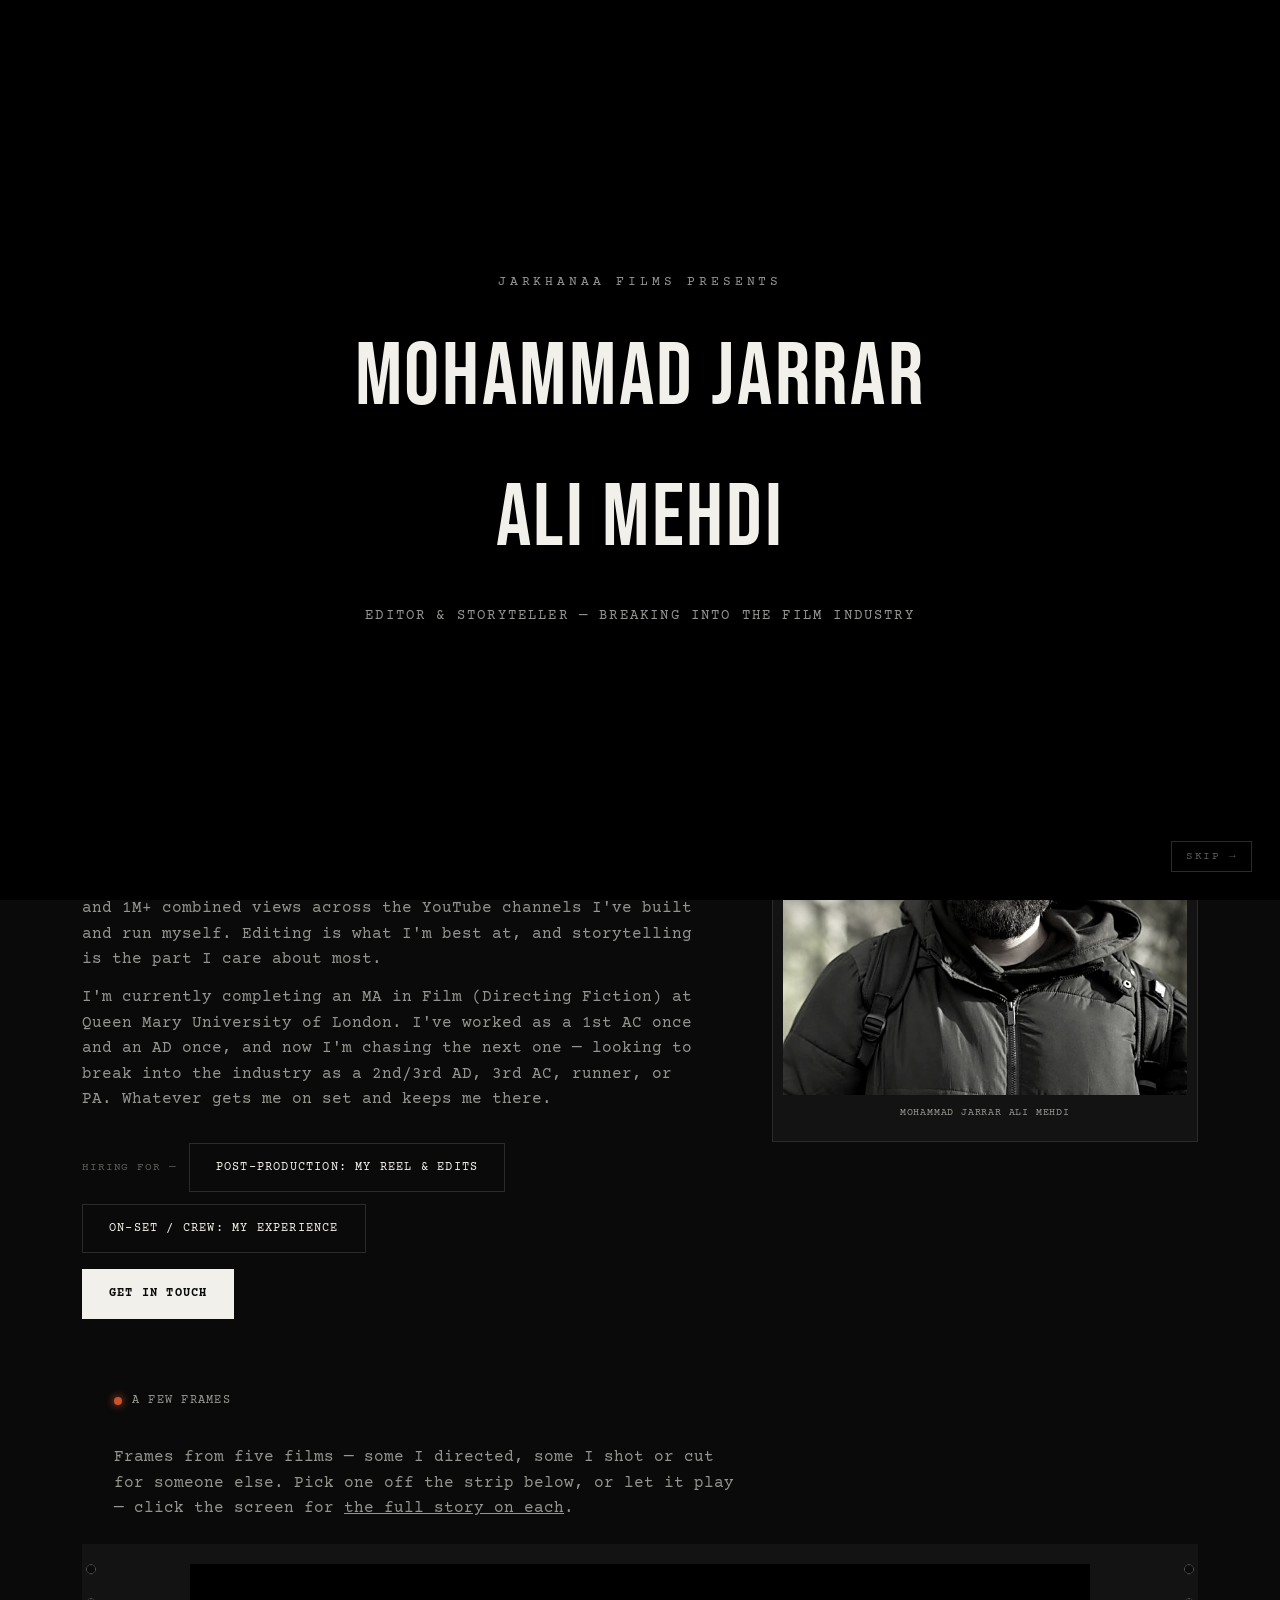
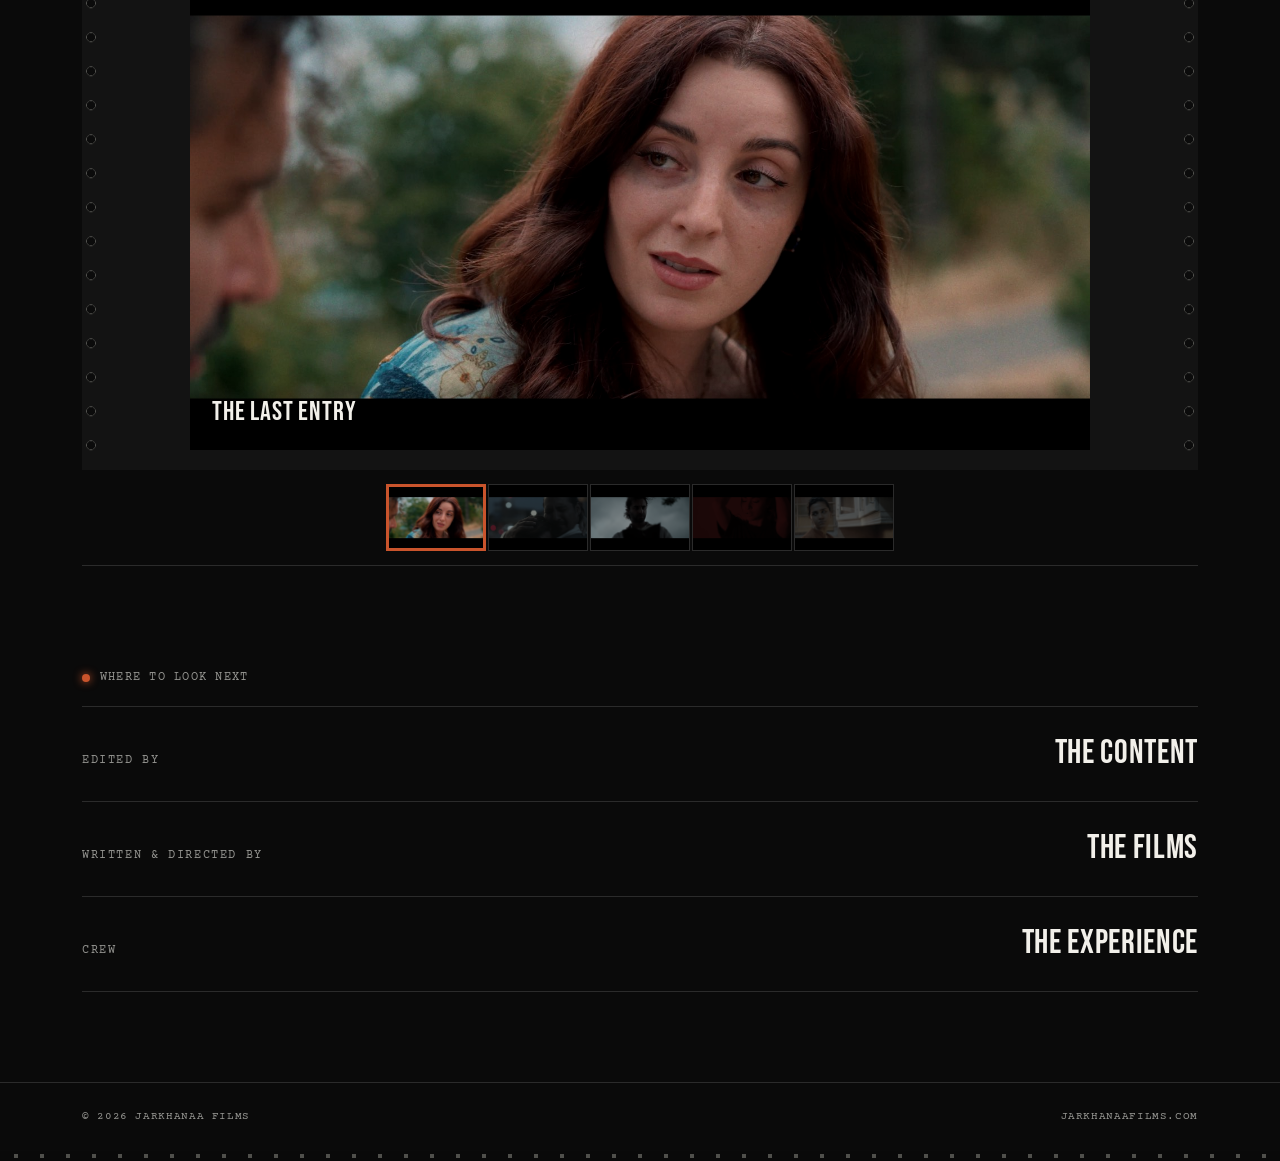
==== index.html @ b29d31a6 "Soft-split the site for its two audiences (editor hirers vs. on-set hirers) The site was one continu" ====
<!DOCTYPE html>
<html lang="en">
<head>
<meta charset="UTF-8">
<meta name="viewport" content="width=device-width, initial-scale=1.0">
<title>Jarkhanaa Films — Mohammad Jarrar Ali Mehdi</title>
<meta name="description" content="Mohammad Jarrar Ali Mehdi — editor and storyteller, breaking into the film industry. Jarkhanaa Films.">
<link rel="preconnect" href="https://fonts.googleapis.com">
<link rel="preconnect" href="https://fonts.gstatic.com" crossorigin>
<link href="https://fonts.googleapis.com/css2?family=Bebas+Neue&family=Courier+Prime:wght@400;700&display=swap" rel="stylesheet">
<link rel="stylesheet" href="css/style.css">
</head>
<body>

<!--
  OPENING CREDITS — plays once per browser session on Home only.
  Edit the three lines below to change what it says. See js/main.js
  for the timing/skip logic.
-->
<div class="credits-overlay" id="credits-overlay">
  <div class="credits-card">
    <p class="credits-line">Jarkhanaa Films Presents</p>
    <h1 class="credits-title">Mohammad Jarrar<br>Ali Mehdi</h1>
    <p class="credits-sub">Editor &amp; Storyteller — Breaking Into The Film Industry</p>
  </div>
  <button class="credits-skip" id="credits-skip" aria-label="Skip intro">Skip &rarr;</button>
</div>

<div class="sprockets"></div>
<nav class="filmstrip-nav">
  <div class="nav-frames">
    <a href="index.html" class="nav-logo">JARKHANAA <span>FILMS</span></a>
    <ul class="nav-links">
      <li><a href="index.html" class="active">Home</a></li>
      <li><a href="content.html">Content</a></li>
      <li><a href="films.html">Films</a></li>
      <li><a href="experience.html">Experience</a></li>
      <li><a href="contact.html">Contact</a></li>
    </ul>
  </div>
</nav>
<div class="sprockets"></div>

<main>
  <div class="container" style="padding-top:50px;padding-bottom:10px;">
    <p class="timecode">Now Playing</p>
  </div>
  <div class="container" style="padding-bottom:20px; display:flex; justify-content:center;">
    <div style="width:100%; max-width:480px;">
      <div class="reel-frame">
        <div class="reel-media landscape">
          <iframe src="https://www.youtube.com/embed/O19pS1PBacE"
                  title="Jarrar — Intro As An Editor"
                  allow="accelerometer; autoplay; clipboard-write; encrypted-media; gyroscope; picture-in-picture"
                  allowfullscreen></iframe>
        </div>
      </div>
      <p class="portrait-caption">Intro — As An Editor</p>
    </div>
  </div>

  <div class="container">
  <section class="hero" style="padding-top:40px;">
    <div>
      <p class="timecode">Reel 01 — Home</p>
      <h1 class="hero-title">Mohammad Jarrar Ali Mehdi</h1>
      <p class="hero-role">Editor &amp; Storyteller — Breaking Into The Film Industry</p>

      <!--
        BIO — drafted from your CV + our chat. Rewrite this in your own
        voice, it's the most important copy on the whole site.
      -->
      <p class="hero-bio">
        5+ years of end-to-end content production — social, branded, and
        narrative work. I've driven 10M+ TikTok views for a client and
        1M+ combined views across the YouTube channels I've built and run
        myself. Editing is what I'm best at, and storytelling is the part
        I care about most.
      </p>
      <p class="hero-bio">
        I'm currently completing an MA in Film (Directing Fiction) at
        Queen Mary University of London. I've worked as a 1st AC once and
        an AD once, and now I'm chasing the next one — looking to break
        into the industry as a 2nd/3rd AD, 3rd AC, runner, or PA. Whatever
        gets me on set and keeps me there.
      </p>

      <!--
        HIRE SPLIT — the site tries to make two different pitches
        (post-production vs. on-set crew) and most visitors already
        know which one they're here for, so point them straight there.
      -->
      <div class="hire-split">
        <span class="hire-split-label">Hiring for —</span>
        <a href="content.html" class="btn btn-ghost">Post-production: my reel &amp; edits</a>
        <a href="experience.html#on-set" class="btn btn-ghost">On-set / crew: my experience</a>
      </div>
      <div class="cta-row">
        <a href="contact.html" class="btn btn-primary">Get in touch</a>
      </div>
    </div>

    <div class="portrait-box">
      <img src="assets/images/headshot_enhanced.jpg" alt="Mohammad Jarrar Ali Mehdi">
      <p class="portrait-caption">Mohammad Jarrar Ali Mehdi</p>
    </div>
  </section>

  <div class="container">
    <p class="timecode">A Few Frames</p>
    <p class="lede" style="margin-bottom:0;">
      Frames from five films — some I directed, some I shot or cut for
      someone else. Pick one off the strip below, or let it play — click
      the screen for <a href="films.html" style="text-decoration:underline;">the full story on each</a>.
    </p>
  </div>

  <!--
    FRAME VIEWER — one still plays large in the "screen", the row below
    is a contact strip. Clicking a thumb swaps the screen (see the
    frame-viewer block in js/main.js); clicking the screen itself
    follows through to that film's section. Auto-advances on its own.
  -->
  <div class="frame-viewer" id="frame-viewer">
    <div class="viewer-screen-wrap">
      <a href="films.html#the-last-entry" class="viewer-screen">
        <img src="assets/images/last-entry-13.jpg" alt="The Last Entry — still">
        <span class="viewer-cap">
          <span class="viewer-title">The Last Entry</span>
          <span class="viewer-cta">View the film &rarr;</span>
        </span>
      </a>
    </div>
    <div class="viewer-thumbs">
      <button type="button" class="viewer-thumb active" data-film="the-last-entry" data-img="assets/images/last-entry-13.jpg" data-title="The Last Entry">
        <img src="assets/images/last-entry-13.jpg" alt="The Last Entry">
      </button>
      <button type="button" class="viewer-thumb" data-film="hector" data-img="assets/images/hector-06.jpg" data-title="Hector">
        <img src="assets/images/hector-06.jpg" alt="Hector">
      </button>
      <button type="button" class="viewer-thumb" data-film="the-last-entry" data-img="assets/images/last-entry-09.jpg" data-title="The Last Entry">
        <img src="assets/images/last-entry-09.jpg" alt="The Last Entry">
      </button>
      <button type="button" class="viewer-thumb" data-film="thehre-ajnabi" data-img="assets/images/films/thehre-ajnabi/thehre-ajnabi-01.jpg" data-title="Thehre Ajnabi: Watershed">
        <img src="assets/images/films/thehre-ajnabi/thehre-ajnabi-01.jpg" alt="Thehre Ajnabi: Watershed">
      </button>
      <button type="button" class="viewer-thumb" data-film="tohfa" data-img="assets/images/films/tohfa/tohfa-01.jpg" data-title="Tohfa: The Present">
        <img src="assets/images/films/tohfa/tohfa-01.jpg" alt="Tohfa: The Present">
      </button>
    </div>
  </div>

  <section class="section">
    <p class="timecode">Where to look next</p>
    <ul class="credits-list">
      <li>
        <a href="content.html">
          <span class="role">Edited By</span>
          <span class="name">The Content</span>
        </a>
      </li>
      <li>
        <a href="films.html">
          <span class="role">Written &amp; Directed By</span>
          <span class="name">The Films</span>
        </a>
      </li>
      <li>
        <a href="experience.html">
          <span class="role">Crew</span>
          <span class="name">The Experience</span>
        </a>
      </li>
    </ul>
  </section>
  </div>
</main>

<footer class="site-footer">
  <div class="container footer-inner">
    <span>&copy; <span id="year"></span> Jarkhanaa Films</span>
    <span>jarkhanaafilms.com</span>
  </div>
</footer>
<div class="sprockets"></div>

<script src="js/main.js"></script>
</body>
</html>
---- css/style.css ----
/* ==========================================================================
   JARKHANAA FILMS — stylesheet
   Concept: an "interactive filmstrip" shot in black & white. Sprocket holes
   edge the nav and footer, sections are labelled with editing-bay timecodes,
   body copy runs in Courier (screenplay pages are typed in Courier), and
   the homepage opens with a brief credits sequence before settling in.
   Colour is almost entirely absent — it's used only as a rare, deliberate
   spark (a tally-light dot, a hover state, a single underline).
   ========================================================================== */

:root {
  --bg: #0a0a0a;
  --bg-alt: #131313;
  --bg-raised: #1a1a1a;
  --fg: #f2f0ea;
  --fg-dim: #949490;
  --fg-faint: #5c5c58;
  --accent: #c9542c;      /* used sparingly: a tally-light dot, an underline, a hover */
  --line: #2b2b2b;
  --sprocket-size: 10px;
  --sprocket-gap: 26px;
  --frame-serif: "Bebas Neue", "Oswald", sans-serif;
  --frame-mono: "Courier Prime", "Courier New", ui-monospace, monospace;
}

* { box-sizing: border-box; }

html { scroll-behavior: smooth; }

body {
  margin: 0;
  background: var(--bg);
  color: var(--fg);
  font-family: var(--frame-mono);
  line-height: 1.6;
  -webkit-font-smoothing: antialiased;
  position: relative;
}

/* film grain + vignette overlay, fixed over the whole viewport */
body::before {
  content: "";
  position: fixed;
  inset: 0;
  z-index: 2000;
  pointer-events: none;
  opacity: 0.09;
  mix-blend-mode: overlay;
  background-image: url("data:image/svg+xml,%3Csvg xmlns='http://www.w3.org/2000/svg' width='120' height='120'%3E%3Cfilter id='n'%3E%3CfeTurbulence type='fractalNoise' baseFrequency='0.9' numOctaves='2' stitchTiles='stitch'/%3E%3C/filter%3E%3Crect width='100%25' height='100%25' filter='url(%23n)'/%3E%3C/svg%3E");
  animation: grain-shift 1.2s steps(4) infinite;
}

body::after {
  content: "";
  position: fixed;
  inset: 0;
  z-index: 1999;
  pointer-events: none;
  background: radial-gradient(ellipse at center, transparent 45%, rgba(0,0,0,0.55) 130%);
}

/* -------------------------------------------------------------------- */
/* light leaks — slow-drifting warm/cool blobs, screen-blended, very     */
/* faint. Injected once by main.js so every page picks it up for free.  */
/* -------------------------------------------------------------------- */
.light-leak {
  position: fixed;
  inset: 0;
  z-index: 2;
  pointer-events: none;
  mix-blend-mode: screen;
  overflow: hidden;
}
.light-leak span {
  position: absolute;
  border-radius: 50%;
  filter: blur(70px);
  opacity: 0.3;
  animation: leak-drift 46s ease-in-out infinite;
}
.light-leak span:nth-child(1) {
  width: 38vw; height: 38vw;
  background: radial-gradient(circle, rgba(224,99,47,0.55), transparent 70%);
  top: -8%; left: -8%;
  animation-duration: 42s;
}
.light-leak span:nth-child(2) {
  width: 42vw; height: 42vw;
  background: radial-gradient(circle, rgba(201,84,44,0.4), transparent 70%);
  bottom: -12%; right: -8%;
  animation-duration: 58s;
  animation-delay: -14s;
}
.light-leak span:nth-child(3) {
  width: 26vw; height: 26vw;
  background: radial-gradient(circle, rgba(34,80,91,0.35), transparent 70%);
  top: 38%; left: 58%;
  animation-duration: 50s;
  animation-delay: -26s;
}
@keyframes leak-drift {
  0%   { transform: translate(0, 0) scale(1); }
  25%  { transform: translate(5%, 4%) scale(1.08); }
  50%  { transform: translate(-4%, 7%) scale(0.95); }
  75%  { transform: translate(-6%, -3%) scale(1.05); }
  100% { transform: translate(0, 0) scale(1); }
}
@media (prefers-reduced-motion: reduce) {
  .light-leak span { animation: none; }
}

/* -------------------------------------------------------------------- */
/* cursor companion — a soft ring that trails the pointer and reacts    */
/* over clickable things. Pointer stays visible; this just adds a bit   */
/* of life. Skipped on touch devices.                                   */
/* -------------------------------------------------------------------- */
.cursor-ring {
  position: fixed;
  top: 0; left: 0;
  width: 30px; height: 30px;
  margin: -15px 0 0 -15px;
  border-radius: 50%;
  border: 1px solid var(--fg-dim);
  pointer-events: none;
  z-index: 2500;
  opacity: 0;
  transition: opacity 0.3s ease, width 0.25s ease, height 0.25s ease,
              margin 0.25s ease, border-color 0.25s ease, background 0.25s ease;
  will-change: transform;
}
.cursor-ring.active { opacity: 0.65; }
.cursor-ring.hover {
  width: 56px; height: 56px;
  margin: -28px 0 0 -28px;
  border-color: var(--accent);
  background: rgba(201,84,44,0.08);
  opacity: 0.9;
}

/* -------------------------------------------------------------------- */
/* page transition — quick fade in on load, fade out on internal nav    */
/* -------------------------------------------------------------------- */
body.page-enter { animation: page-fade-in 0.5s ease both; }
body.page-leave { opacity: 0; transition: opacity 0.22s ease; }
@keyframes page-fade-in {
  from { opacity: 0; }
  to   { opacity: 1; }
}
@media (prefers-reduced-motion: reduce) {
  body.page-enter { animation: none; }
  body.page-leave { transition: none; }
}

/* -------------------------------------------------------------------- */
/* scroll reveal — sections ease up into place as they enter view       */
/* -------------------------------------------------------------------- */
.reveal {
  opacity: 0;
  transform: translateY(18px);
  transition: opacity 0.7s ease, transform 0.7s ease;
}
.reveal.visible { opacity: 1; transform: translateY(0); }
@media (prefers-reduced-motion: reduce) {
  .reveal { opacity: 1; transform: none; transition: none; }
}

@keyframes grain-shift {
  0%   { transform: translate(0, 0); }
  25%  { transform: translate(-1%, 1%); }
  50%  { transform: translate(1%, -1%); }
  75%  { transform: translate(-1%, -1%); }
  100% { transform: translate(0, 0); }
}

@media (prefers-reduced-motion: reduce) {
  body::before { animation: none; }
}

a { color: inherit; text-decoration: none; }
img { max-width: 100%; display: block; }
ul { margin: 0; padding: 0; list-style: none; }
h1, h2, h3 { font-family: var(--frame-serif); font-weight: 400; letter-spacing: 0.02em; margin: 0; }
code { font-family: var(--frame-mono); }

.container {
  max-width: 1180px;
  margin: 0 auto;
  padding: 0 32px;
}

/* -------------------------------------------------------------------- */
/* sprocket strips                                                       */
/* -------------------------------------------------------------------- */
.sprockets {
  height: var(--sprocket-size);
  background-color: var(--bg);
  background-image: radial-gradient(circle, var(--fg-faint) 2.4px, transparent 2.5px);
  background-size: var(--sprocket-gap) 100%;
  background-repeat: repeat-x;
  background-position: center;
  opacity: 0.85;
}

/* -------------------------------------------------------------------- */
/* nav — the filmstrip                                                   */
/* -------------------------------------------------------------------- */
.filmstrip-nav {
  position: sticky;
  top: 0;
  z-index: 500;
  background: #050505;
  border-bottom: 1px solid var(--line);
}

.nav-frames {
  display: flex;
  align-items: stretch;
  justify-content: space-between;
  max-width: 1180px;
  margin: 0 auto;
  padding: 0 24px;
}

.nav-logo {
  display: flex;
  align-items: center;
  font-family: var(--frame-serif);
  font-size: 1.3rem;
  letter-spacing: 0.08em;
  padding: 14px 20px 14px 0;
  white-space: nowrap;
}

.nav-logo span { color: var(--fg-dim); }

.nav-links {
  display: flex;
  align-items: stretch;
}

.nav-links li {
  border-left: 1px solid var(--line);
  display: flex;
}

.nav-links a {
  display: flex;
  align-items: center;
  padding: 0 20px;
  font-family: var(--frame-mono);
  font-size: 0.72rem;
  letter-spacing: 0.1em;
  text-transform: uppercase;
  color: var(--fg-dim);
  position: relative;
  transition: color 0.25s ease, background 0.25s ease;
}

.nav-links a:hover,
.nav-links a.active {
  color: var(--fg);
  background: var(--bg-alt);
}

.nav-links a.active::after {
  content: "";
  position: absolute;
  left: 0; right: 0; bottom: 0;
  height: 2px;
  background: var(--accent);
}

/* -------------------------------------------------------------------- */
/* timecode section labels — a recurring signature motif                 */
/* -------------------------------------------------------------------- */
.timecode {
  font-family: var(--frame-mono);
  font-size: 0.78rem;
  letter-spacing: 0.1em;
  color: var(--fg-dim);
  display: inline-flex;
  align-items: center;
  gap: 10px;
  margin-bottom: 18px;
  text-transform: uppercase;
}

.timecode::before {
  content: "";
  width: 8px;
  height: 8px;
  border-radius: 50%;
  background: var(--accent);
  box-shadow: 0 0 8px var(--accent);
  animation: blink 2.4s ease-in-out infinite;
}

@keyframes blink {
  0%, 100% { opacity: 1; }
  50% { opacity: 0.25; }
}

/* -------------------------------------------------------------------- */
/* opening credits sequence (home only)                                  */
/* -------------------------------------------------------------------- */
.credits-overlay {
  position: fixed;
  inset: 0;
  z-index: 3000;
  background: #000;
  display: flex;
  align-items: center;
  justify-content: center;
  text-align: center;
  padding: 24px;
}

.credits-overlay.hidden { display: none; }
.credits-overlay.fading { animation: credits-fade-out 0.9s ease forwards; }

@keyframes credits-fade-out {
  to { opacity: 0; visibility: hidden; }
}

.credits-card {
  position: relative;
}

.credits-line {
  font-family: var(--frame-mono);
  letter-spacing: 0.3em;
  text-transform: uppercase;
  font-size: 0.8rem;
  color: var(--fg-dim);
  opacity: 0;
  animation: credits-in 1.1s ease forwards;
}

.credits-title {
  font-family: var(--frame-serif);
  font-size: clamp(2.4rem, 8vw, 5.5rem);
  letter-spacing: 0.03em;
  margin: 16px 0;
  opacity: 0;
  animation: credits-in 1.1s ease forwards;
  animation-delay: 0.5s;
}

.credits-sub {
  font-family: var(--frame-mono);
  font-size: 0.85rem;
  letter-spacing: 0.16em;
  text-transform: uppercase;
  color: var(--fg-dim);
  opacity: 0;
  animation: credits-in 1.1s ease forwards;
  animation-delay: 1.1s;
}

@keyframes credits-in {
  from { opacity: 0; transform: translateY(8px); }
  to   { opacity: 1; transform: translateY(0); }
}

.credits-skip {
  position: absolute;
  bottom: 28px;
  right: 28px;
  font-family: var(--frame-mono);
  font-size: 0.68rem;
  letter-spacing: 0.14em;
  text-transform: uppercase;
  color: var(--fg-faint);
  background: none;
  border: 1px solid var(--line);
  padding: 8px 14px;
  cursor: pointer;
}
.credits-skip:hover { color: var(--fg); border-color: var(--fg-dim); }

/* -------------------------------------------------------------------- */
/* hero / intro                                                          */
/* -------------------------------------------------------------------- */
.hero {
  padding: 90px 0 60px;
  display: grid;
  grid-template-columns: 1.2fr 0.8fr;
  gap: 50px;
  align-items: start;
}

.portrait-box {
  border: 1px solid var(--line);
  background: var(--bg-alt);
  padding: 10px;
}
.portrait-box img {
  width: 100%;
  aspect-ratio: 4 / 5;
  object-fit: cover;
  object-position: center 30%;
  filter: grayscale(0.85) contrast(1.05);
}
.portrait-caption {
  margin-top: 10px;
  font-family: var(--frame-mono);
  font-size: 0.62rem;
  letter-spacing: 0.08em;
  text-transform: uppercase;
  color: var(--fg-dim);
  text-align: center;
}

/* -------------------------------------------------------------------- */
/* gallery shot — photography / BTS images scattered through the site   */
/* -------------------------------------------------------------------- */
.gallery-shot {
  margin: 60px 0;
  border-top: 1px solid var(--line);
  padding-top: 40px;
}
.gallery-shot img {
  width: 100%;
  display: block;
  border: 1px solid var(--line);
  filter: grayscale(0.35) contrast(1.05);
  transition: filter 0.4s ease;
}
.gallery-shot img:hover { filter: grayscale(0); }
.gallery-shot .cap {
  margin-top: 10px;
  font-family: var(--frame-mono);
  font-size: 0.65rem;
  letter-spacing: 0.08em;
  text-transform: uppercase;
  color: var(--fg-dim);
}

.gallery-row {
  display: grid;
  grid-template-columns: repeat(auto-fit, minmax(220px, 1fr));
  gap: 16px;
  margin: 40px 0;
}
.gallery-row img {
  width: 100%;
  height: 100%;
  aspect-ratio: 3/2;
  object-fit: cover;
  border: 1px solid var(--line);
  filter: grayscale(0.35) contrast(1.05);
  transition: filter 0.4s ease;
}
.gallery-row img:hover { filter: grayscale(0); }

.hero-title {
  font-size: clamp(2.6rem, 7vw, 4.6rem);
  line-height: 1.02;
}

.hero-role {
  font-family: var(--frame-mono);
  font-size: 0.85rem;
  letter-spacing: 0.1em;
  color: var(--fg-dim);
  text-transform: uppercase;
  margin: 18px 0 26px;
}

.hero-bio {
  font-size: 1rem;
  color: var(--fg-dim);
  max-width: 62ch;
  margin-bottom: 30px;
}

.hero-bio + .hero-bio { margin-top: -18px; }

.cta-row { display: flex; gap: 16px; flex-wrap: wrap; }

.hire-split {
  display: flex;
  align-items: center;
  gap: 12px;
  flex-wrap: wrap;
  margin-bottom: 16px;
}
.hire-split-label {
  font-family: var(--frame-mono);
  font-size: 0.7rem;
  letter-spacing: 0.08em;
  text-transform: uppercase;
  color: var(--fg-faint);
}

.btn {
  display: inline-flex;
  align-items: center;
  gap: 10px;
  padding: 14px 26px;
  font-family: var(--frame-mono);
  font-size: 0.75rem;
  letter-spacing: 0.1em;
  text-transform: uppercase;
  border: 1px solid var(--line);
  transition: border-color 0.25s ease, background 0.25s ease, color 0.25s ease;
}

.btn-primary {
  background: var(--fg);
  border-color: var(--fg);
  color: #0a0a0a;
  font-weight: 700;
}
.btn-primary:hover { background: var(--fg-dim); border-color: var(--fg-dim); }

.btn-ghost { color: var(--fg); }
.btn-ghost:hover { border-color: var(--fg-dim); color: var(--fg-dim); }

/* -------------------------------------------------------------------- */
/* credits list — homepage nav-teaser, styled like closing credits       */
/* -------------------------------------------------------------------- */
.credits-list a {
  display: grid;
  grid-template-columns: 1fr auto;
  gap: 16px;
  align-items: baseline;
  padding: 20px 0;
  border-top: 1px solid var(--line);
  transition: padding-left 0.25s ease;
}
.credits-list li:last-child a { border-bottom: 1px solid var(--line); }

.credits-list .role {
  font-family: var(--frame-mono);
  font-size: 0.72rem;
  letter-spacing: 0.14em;
  text-transform: uppercase;
  color: var(--fg-dim);
}

.credits-list .name {
  font-family: var(--frame-serif);
  font-size: clamp(1.4rem, 3vw, 2.1rem);
  letter-spacing: 0.02em;
}

.credits-list a:hover { padding-left: 10px; }
.credits-list a:hover .name { color: var(--accent); }

/* -------------------------------------------------------------------- */
/* reel frame — vertical showreel, styled like a filmstrip cell          */
/* -------------------------------------------------------------------- */
.reel-frame {
  position: relative;
  background: var(--bg-alt);
  padding: 0 14px;
  display: flex;
  justify-content: center;
}

.reel-frame::before,
.reel-frame::after {
  content: "";
  position: absolute;
  top: 0; bottom: 0;
  width: 14px;
  background-image: radial-gradient(circle, var(--bg) 3.5px, var(--fg-faint) 4px, var(--fg-faint) 4px, transparent 4.5px);
  background-size: 100% 30px;
  background-repeat: repeat-y;
  background-position: center;
  opacity: 0.9;
}
.reel-frame::before { left: 0; }
.reel-frame::after { right: 0; }

.reel-media {
  width: 100%;
  max-width: 340px;
  aspect-ratio: 9 / 16;
  background: #000;
  border: 1px solid var(--line);
  display: flex;
  align-items: center;
  justify-content: center;
  position: relative;
  overflow: hidden;
}
.reel-media.landscape {
  max-width: 480px;
  aspect-ratio: 16 / 9;
  margin: 18px 0;
}

.reel-media video,
.reel-media iframe {
  width: 100%;
  height: 100%;
  object-fit: cover;
  border: 0;
}

.reel-placeholder {
  text-align: center;
  color: var(--fg-dim);
  font-family: var(--frame-mono);
  font-size: 0.7rem;
  letter-spacing: 0.06em;
  padding: 24px;
  text-transform: uppercase;
  line-height: 1.8;
}

.reel-placeholder .play {
  width: 52px;
  height: 52px;
  margin: 0 auto 16px;
  border-radius: 50%;
  border: 1px solid var(--fg-faint);
  display: flex;
  align-items: center;
  justify-content: center;
  color: var(--fg-dim);
}

/* -------------------------------------------------------------------- */
/* reel grid — many video embeds laid out as filmstrip-style cards       */
/* -------------------------------------------------------------------- */
.reel-grid {
  display: grid;
  grid-template-columns: repeat(auto-fill, minmax(200px, 1fr));
  gap: 22px;
  margin-top: 28px;
}

.reel-card { display: flex; flex-direction: column; }

.reel-card .reel-card-media {
  position: relative;
  aspect-ratio: 9 / 16;
  background: #000;
  border: 1px solid var(--line);
  overflow: hidden;
}
.reel-card.landscape .reel-card-media { aspect-ratio: 16 / 9; }

.reel-card .reel-card-media iframe {
  position: absolute;
  inset: 0;
  width: 100%;
  height: 100%;
  border: 0;
}
/* Instagram's own oEmbed script is too unreliable to depend on (slow
   or blocked outright by mobile tracking-protection, leaving a big
   dead gap where the reel should be) — these cards link straight out
   to the real post instead, styled to match the site rather than
   Instagram's own white-card branding. */
.reel-card .reel-card-media.ig-card {
  aspect-ratio: 4 / 3;
  display: flex;
  flex-direction: column;
  align-items: center;
  justify-content: center;
  gap: 10px;
  text-align: center;
  background: linear-gradient(155deg, var(--bg-alt), #000);
  transition: border-color 0.25s ease, background 0.25s ease;
}
.ig-card .ig-mark {
  font-family: var(--frame-serif);
  font-size: 1.1rem;
  letter-spacing: 0.06em;
  color: var(--fg-dim);
}
.ig-card .ig-view {
  font-family: var(--frame-mono);
  font-size: 0.62rem;
  letter-spacing: 0.08em;
  text-transform: uppercase;
  color: var(--accent);
  opacity: 0;
  transform: translateY(4px);
  transition: opacity 0.25s ease, transform 0.25s ease;
}
.ig-card:hover { border-color: var(--fg-faint); }
.ig-card:hover .ig-mark { color: var(--fg); }
.ig-card:hover .ig-view { opacity: 1; transform: translateY(0); }

.reel-card .cap {
  margin-top: 10px;
  font-family: var(--frame-mono);
  font-size: 0.72rem;
  color: var(--fg-dim);
  line-height: 1.5;
}
.reel-card .cap b { display: block; color: var(--fg); font-weight: 700; }

/* -------------------------------------------------------------------- */
/* generic section                                                       */
/* -------------------------------------------------------------------- */
.section {
  padding: 90px 0;
  border-top: 1px solid var(--line);
}

.section-heading {
  font-size: clamp(2rem, 5vw, 3.2rem);
  margin-bottom: 20px;
}

.lede {
  max-width: 62ch;
  color: var(--fg-dim);
}

/* -------------------------------------------------------------------- */
/* vectorscope — a colour-grading scope plotting every film's palette    */
/* -------------------------------------------------------------------- */
.vectorscope-section {
  display: flex;
  flex-wrap: wrap;
  gap: 40px;
  align-items: center;
  justify-content: center;
  padding: 20px 0 50px;
}

.vectorscope {
  width: 340px;
  height: 340px;
  flex: 0 0 auto;
  position: relative;
}

.scope-face {
  width: 100%;
  height: 100%;
  border-radius: 50%;
  position: relative;
  background: radial-gradient(circle, var(--bg-alt) 0%, var(--bg) 72%, #050505 100%);
  border: 1px solid var(--line);
}

.scope-ring {
  position: absolute;
  border: 1px solid var(--line);
  border-radius: 50%;
  opacity: 0.5;
}

.scope-spoke {
  position: absolute;
  left: 50%;
  top: 50%;
  width: 50%;
  height: 1px;
  background: var(--line);
  transform-origin: left center;
  opacity: 0.45;
}

.scope-target {
  position: absolute;
  font-family: var(--frame-mono);
  font-size: 0.6rem;
  letter-spacing: 0.06em;
  color: var(--fg-faint);
  transform: translate(-50%, -50%);
  pointer-events: none;
}

.scope-dot {
  position: absolute;
  width: 14px;
  height: 14px;
  border-radius: 50%;
  border: 1px solid rgba(255,255,255,0.35);
  transform: translate(-50%, -50%);
  cursor: pointer;
  padding: 0;
  transition: transform 0.2s ease, box-shadow 0.2s ease;
}
.scope-dot:hover,
.scope-dot:focus-visible {
  transform: translate(-50%, -50%) scale(1.7);
  box-shadow: 0 0 14px rgba(255,255,255,0.25);
  z-index: 5;
  outline: none;
}

.scope-tooltip {
  position: fixed;
  z-index: 200;
  background: var(--bg-alt);
  border: 1px solid var(--line);
  padding: 8px;
  font-family: var(--frame-mono);
  font-size: 0.7rem;
  color: var(--fg);
  pointer-events: none;
  opacity: 0;
  transition: opacity 0.15s ease;
  transform: translate(-50%, -100%);
  margin-top: -14px;
  white-space: nowrap;
}
.scope-tooltip.visible { opacity: 1; }
.scope-tooltip img {
  display: block;
  width: 160px;
  height: 90px;
  object-fit: cover;
  border: 1px solid var(--line);
  margin-bottom: 6px;
}
.scope-tooltip .text { padding: 0 2px; }
.scope-tooltip .film { display: block; color: var(--fg-dim); font-size: 0.62rem; letter-spacing: 0.06em; text-transform: uppercase; margin-top: 2px; }

/* -------------------------------------------------------------------- */
/* palette-grouped stills (films page) — no modal, just laid out         */
/* -------------------------------------------------------------------- */
.palette-section { margin-bottom: 10px; }

.palette-swatches {
  display: flex;
  gap: 6px;
  margin: 14px 0 0;
}
.palette-swatches span {
  width: 26px;
  height: 26px;
  border: 1px solid var(--line);
}

.still-rail-wrap {
  position: relative;
  margin: 14px -32px 0;
}

.still-rail {
  display: flex;
  gap: 2px;
  overflow-x: auto;
  padding: 10px 32px 24px;
  background: var(--bg-alt);
  scrollbar-width: thin;
  scrollbar-color: var(--fg-faint) var(--bg);
}
.still-rail::-webkit-scrollbar { height: 8px; }
.still-rail::-webkit-scrollbar-thumb { background: var(--fg-faint); }
.still-rail::-webkit-scrollbar-track { background: var(--bg); }

.still-rail img {
  flex: 0 0 auto;
  width: min(88vw, 640px);
  aspect-ratio: 3 / 2;
  object-fit: cover;
  border: 1px solid var(--line);
  filter: grayscale(0.15);
  transition: transform 0.5s cubic-bezier(0.16, 1, 0.3, 1), filter 0.4s ease;
}
.still-rail img:hover { transform: scale(1.08); filter: grayscale(0); }
.still-rail.wide img { width: min(94vw, 760px); aspect-ratio: 2.35 / 1; }
.still-rail a { display: contents; }

/* -------------------------------------------------------------------- */
/* frame viewer — homepage "A Few Frames" interactive still viewer       */
/* One still plays large in a reel-style screen (same vertical sprocket */
/* rails as the video reel up top); the row below is a contact strip    */
/* you pull the next frame from. Auto-advances, click to lock one in.   */
/* -------------------------------------------------------------------- */
.frame-viewer { margin: 22px 0 10px; }

.viewer-screen-wrap {
  position: relative;
  background: var(--bg-alt);
  padding: 0 20px;
  display: flex;
  justify-content: center;
}
.viewer-screen-wrap::before,
.viewer-screen-wrap::after {
  content: "";
  position: absolute;
  top: 0; bottom: 0;
  width: 18px;
  background-image: radial-gradient(circle, var(--bg) 4px, var(--fg-faint) 4.5px, var(--fg-faint) 4.5px, transparent 5px);
  background-size: 100% 34px;
  background-repeat: repeat-y;
  background-position: center;
  opacity: 0.9;
}
.viewer-screen-wrap::before { left: 0; }
.viewer-screen-wrap::after { right: 0; }

.viewer-screen {
  position: relative;
  display: block;
  width: 100%;
  max-width: 900px;
  aspect-ratio: 1.85;
  background: #000;
  overflow: hidden;
  margin: 20px 0;
}
/* Letterboxed like the Tohfa grab — every still gets the same true
   cinemascope (2.35:1) slice centered in the screen, black bars top
   and bottom, instead of stretching to fill the whole box. */
.viewer-screen img {
  position: absolute;
  left: 0;
  top: 50%;
  width: 100%;
  aspect-ratio: 2.35;
  transform: translateY(-50%);
  object-fit: cover;
  filter: grayscale(0.25) contrast(1.05);
  transition: opacity 0.4s ease, filter 0.4s ease;
}
.viewer-screen:hover img { filter: grayscale(0); }
.viewer-screen.switching img { opacity: 0; }

.viewer-cap {
  position: absolute;
  left: 0; right: 0; bottom: 0;
  padding: 10px 22px 16px;
  display: flex;
  justify-content: space-between;
  align-items: flex-end;
  gap: 12px;
  background: linear-gradient(to top, rgba(0, 0, 0, 0.85), transparent);
}
.viewer-title {
  font-family: var(--frame-serif);
  font-size: clamp(1.3rem, 3vw, 1.7rem);
  letter-spacing: 0.03em;
  color: var(--fg);
}
.viewer-cta {
  font-family: var(--frame-mono);
  font-size: 0.64rem;
  letter-spacing: 0.08em;
  text-transform: uppercase;
  color: var(--accent);
  opacity: 0;
  transform: translateX(-6px);
  transition: opacity 0.3s ease, transform 0.3s ease;
  white-space: nowrap;
  padding-bottom: 3px;
}
.viewer-screen:hover .viewer-cta { opacity: 1; transform: translateX(0); }

.viewer-thumbs {
  display: flex;
  gap: 2px;
  overflow-x: auto;
  padding: 14px 4px 4px;
  justify-content: center;
}
.viewer-thumb {
  flex: 0 0 auto;
  width: 100px;
  aspect-ratio: 3 / 2;
  border: 1px solid var(--line);
  background: #000;
  padding: 0;
  cursor: pointer;
  position: relative;
  overflow: hidden;
}
.viewer-thumb img {
  position: absolute;
  left: 0;
  top: 50%;
  width: 100%;
  aspect-ratio: 2.35;
  transform: translateY(-50%);
  object-fit: cover;
  filter: grayscale(0.65) brightness(0.6);
  transition: filter 0.3s ease;
}
.viewer-thumb:hover img { filter: grayscale(0.2) brightness(0.85); }
.viewer-thumb.active { border-color: var(--accent); }
.viewer-thumb.active img { filter: grayscale(0) brightness(1); }
.viewer-thumb.active::after {
  content: "";
  position: absolute;
  inset: 0;
  border: 2px solid var(--accent);
  pointer-events: none;
}

@media (max-width: 640px) {
  .viewer-screen-wrap { padding: 0 12px; }
  .viewer-title { font-size: 1.2rem; }
  .viewer-cta { display: none; }
}

/* crew list — production stills credit block */
.crew-list {
  display: flex;
  flex-wrap: wrap;
  gap: 8px 24px;
  font-family: var(--frame-mono);
  font-size: 0.78rem;
  color: var(--fg-dim);
  margin-top: 18px;
}
.crew-list span b { color: var(--fg); font-weight: 700; }
.crew-list .me {
  color: var(--accent);
  font-weight: 700;
  border-bottom: 1px solid var(--accent);
  padding-bottom: 1px;
}

.project-credit-strip {
  display: flex;
  align-items: center;
  gap: 24px;
  padding: 24px;
  border: 1px solid var(--line);
  flex-wrap: wrap;
}
.project-credit-strip img {
  width: 130px;
  height: 84px;
  object-fit: cover;
  border: 1px solid var(--line);
  filter: grayscale(0.15);
}
.project-credit-text h3 { font-size: 1.6rem; }
.project-credit-text p { color: var(--fg-dim); font-size: 0.85rem; margin-top: 6px; max-width: 60ch; }

/* -------------------------------------------------------------------- */
/* about / bio bits                                                      */
/* -------------------------------------------------------------------- */
.role-tags { display: flex; flex-wrap: wrap; gap: 10px; margin: 22px 0 30px; }
.role-tag {
  font-family: var(--frame-mono);
  font-size: 0.66rem;
  letter-spacing: 0.08em;
  text-transform: uppercase;
  padding: 8px 14px;
  border: 1px solid var(--line);
  color: var(--fg-dim);
}
.role-tag.primary { border-color: var(--fg-dim); color: var(--fg); }

/* -------------------------------------------------------------------- */
/* tool badges — Premiere / After Effects / Photoshop, Skills & Tools    */
/* Dim and desaturated at rest, like an exposed-but-undeveloped frame;   */
/* hovering or focusing one "develops" it into its real brand color.     */
/* -------------------------------------------------------------------- */
.tool-badges {
  display: flex;
  gap: 26px;
  flex-wrap: wrap;
  margin: 4px 0 34px;
}
.tool-badge {
  display: flex;
  flex-direction: column;
  align-items: center;
  gap: 8px;
  width: 78px;
  text-align: center;
  cursor: default;
  outline: none;
}
.tool-badge svg {
  width: 56px;
  height: 56px;
  filter: grayscale(0.7) brightness(0.8);
  transition: filter 0.4s ease, transform 0.4s cubic-bezier(0.16, 1, 0.3, 1);
  animation: tool-badge-glow 4.2s ease-in-out infinite;
}
.tool-badge:nth-child(2) svg { animation-delay: -1.4s; }
.tool-badge:nth-child(3) svg { animation-delay: -2.8s; }
.tool-badge rect { fill: var(--tool-bg); stroke: var(--tool-color); stroke-width: 1; }
.tool-badge text {
  fill: var(--tool-color);
  font-family: var(--frame-serif);
  font-size: 13px;
  text-anchor: middle;
}
.tool-badge:hover svg,
.tool-badge:focus-visible svg {
  filter: grayscale(0) brightness(1.05);
  transform: scale(1.14) rotate(-5deg);
  animation-play-state: paused;
}
.tool-badge:focus-visible { box-shadow: 0 0 0 2px var(--accent); border-radius: 8px; }
.tool-badge .tool-name {
  font-family: var(--frame-mono);
  font-size: 0.6rem;
  letter-spacing: 0.06em;
  text-transform: uppercase;
  color: var(--fg-faint);
  transition: color 0.3s ease;
}
.tool-badge:hover .tool-name,
.tool-badge:focus-visible .tool-name { color: var(--fg); }

@keyframes tool-badge-glow {
  0%, 100% { filter: grayscale(0.7) brightness(0.8) drop-shadow(0 0 0 transparent); }
  50% { filter: grayscale(0.45) brightness(0.95) drop-shadow(0 0 7px var(--tool-color)); }
}
@media (prefers-reduced-motion: reduce) {
  .tool-badge svg { animation: none; filter: grayscale(0.55) brightness(0.9); }
}

/* -------------------------------------------------------------------- */
/* detective board — experience page "On Set"                            */
/* -------------------------------------------------------------------- */
.board-frame {
  background: linear-gradient(155deg, #2c2c2a, #101010);
  padding: 14px;
  border-radius: 4px;
  box-shadow: 0 24px 60px rgba(0, 0, 0, 0.6), inset 0 0 0 2px rgba(255, 255, 255, 0.04);
}

.board {
  position: relative;
  border-radius: 2px;
  padding: 44px clamp(16px, 4vw, 56px) 56px;
  background-color: #2a2a28;
  background-image:
    radial-gradient(rgba(0, 0, 0, 0.35) 1px, transparent 1.6px),
    radial-gradient(rgba(255, 255, 255, 0.05) 1px, transparent 1.6px),
    linear-gradient(160deg, #3a3936 0%, #24231f 45%, #171613 100%);
  background-size: 6px 6px, 9px 9px, 100% 100%;
  background-position: 0 0, 3px 4px, 0 0;
  box-shadow: inset 0 0 90px rgba(0, 0, 0, 0.55), inset 0 0 3px rgba(0, 0, 0, 0.7);
  display: flex;
  flex-wrap: wrap;
  gap: clamp(20px, 4vw, 60px);
  overflow: hidden;
}

/* permanent light dim, always on — board stays readable without a cursor */
.board::before {
  content: "";
  position: absolute;
  inset: 0;
  z-index: 3;
  background: rgba(0, 0, 0, 0.32);
  pointer-events: none;
}
/* flashlight cutout — brightens around the cursor, darkens the rest.
   Position is set on --spot-x/--spot-y by js/main.js; pointer:fine only. */
.board::after {
  content: "";
  position: absolute;
  inset: 0;
  z-index: 4;
  background: radial-gradient(
    circle 200px at var(--spot-x, 50%) var(--spot-y, 50%),
    rgba(0, 0, 0, 0) 0%,
    rgba(0, 0, 0, 0) 32%,
    rgba(0, 0, 0, 0.78) 78%
  );
  opacity: 0;
  transition: opacity 0.5s ease;
  pointer-events: none;
}
.board.lit::after { opacity: 1; }

.board-strings {
  position: absolute;
  inset: 0;
  width: 100%;
  height: 100%;
  z-index: 1;
  opacity: 0.8;
}
.board-strings line {
  stroke: var(--accent);
  stroke-width: 2.2;
  filter: drop-shadow(0 1px 1px rgba(0, 0, 0, 0.5));
}

.board-col {
  flex: 1 1 260px;
  display: flex;
  flex-direction: column;
  gap: 26px;
  position: relative;
  z-index: 2;
}
.board-col-label {
  font-family: var(--frame-serif);
  font-size: 1.5rem;
  letter-spacing: 0.05em;
  color: var(--fg);
  text-shadow: 0 2px 6px rgba(0, 0, 0, 0.6);
  padding: 5px 14px;
  align-self: flex-start;
  background: rgba(0, 0, 0, 0.4);
  border: 1px dashed rgba(255, 255, 255, 0.3);
  transform: rotate(-1.4deg);
}

.card {
  position: relative;
  transform: rotate(var(--rot, 0deg));
  transition: transform 0.25s ease, box-shadow 0.25s ease;
  box-shadow: 3px 6px 14px rgba(0, 0, 0, 0.5);
  width: min(100%, 260px);
}
.card:hover {
  transform: rotate(0deg) scale(1.05);
  box-shadow: 4px 12px 24px rgba(0, 0, 0, 0.6);
  z-index: 5;
}

.pin {
  position: absolute;
  top: -9px;
  left: 50%;
  transform: translateX(-50%);
  width: 14px;
  height: 14px;
  border-radius: 50%;
  box-shadow: 0 2px 3px rgba(0, 0, 0, 0.5), inset 0 -2px 2px rgba(0, 0, 0, 0.25),
    inset 0 2px 2px rgba(255, 255, 255, 0.5);
  z-index: 3;
}
.pin-red { background: radial-gradient(circle at 35% 30%, #e88a68, var(--accent) 70%); }
.pin-silver { background: radial-gradient(circle at 35% 30%, #f2f2f2, #8f8f8f 70%); }

.card-photo {
  background: #e7e5df;
  padding: 10px 10px 32px;
  margin: 0;
}
.card-photo img {
  display: block;
  width: 100%;
  aspect-ratio: 4 / 3;
  object-fit: cover;
  filter: grayscale(0.55) contrast(1.08);
}
.card-photo figcaption {
  font-family: var(--frame-mono);
  font-size: 0.65rem;
  letter-spacing: 0.04em;
  color: #48473f;
  text-align: center;
  padding-top: 8px;
}

.card-note {
  background-color: #e9e7df;
  background-image: repeating-linear-gradient(#e9e7df 0 27px, rgba(0, 0, 0, 0.06) 27px 28px);
  padding: 16px 16px 14px;
  color: #1c1c19;
  border: 1px solid rgba(0, 0, 0, 0.12);
}
.card-tag {
  font-family: var(--frame-mono);
  font-size: 0.62rem;
  letter-spacing: 0.04em;
  text-transform: uppercase;
  color: #5c5b53;
  margin-bottom: 6px;
}
.card-tag a { color: inherit; text-decoration: underline; }
.card-role {
  font-family: var(--frame-serif);
  font-size: 1.3rem;
  letter-spacing: 0.03em;
  line-height: 1.15;
}
.card-note-body {
  font-family: var(--frame-mono);
  font-size: 0.7rem;
  color: #48473f;
  margin-top: 6px;
}
.card-note.seeking { background-color: #dedcd3; }
.card-note.seeking .card-role::after {
  content: "SEEKING";
  display: inline-block;
  margin-left: 10px;
  font-family: var(--frame-mono);
  font-size: 0.55rem;
  letter-spacing: 0.08em;
  color: var(--accent);
  border: 1px solid var(--accent);
  padding: 2px 5px;
  vertical-align: middle;
  transform: rotate(-4deg);
}

@media (max-width: 640px) {
  .board { padding: 36px 16px 44px; gap: 30px; }
  .card { width: 100%; }
}

/* -------------------------------------------------------------------- */
/* job history — "Production & Editing" on the experience page           */
/* -------------------------------------------------------------------- */
.job { padding: 28px 0; border-bottom: 1px solid var(--line); }
.job:first-child { padding-top: 0; }

.job-head {
  display: flex;
  justify-content: space-between;
  align-items: baseline;
  flex-wrap: wrap;
  gap: 6px 20px;
}
.job-role { font-family: var(--frame-serif); font-size: 1.4rem; letter-spacing: 0.02em; }
.job-company {
  font-family: var(--frame-mono);
  font-size: 0.75rem;
  color: var(--fg-dim);
  text-transform: uppercase;
  letter-spacing: 0.05em;
  margin-top: 2px;
}
.job-dates {
  font-family: var(--frame-mono);
  font-size: 0.68rem;
  color: var(--fg-faint);
  text-transform: uppercase;
  letter-spacing: 0.06em;
  white-space: nowrap;
}

.job ul {
  margin: 14px 0 0;
  padding-left: 20px;
  list-style: disc;
}
.job li {
  color: var(--fg-dim);
  font-size: 0.85rem;
  line-height: 1.7;
  margin-bottom: 4px;
}
.job li::marker { color: var(--accent); }

/* -------------------------------------------------------------------- */
/* callout box — availability, instagram, etc.                          */
/* -------------------------------------------------------------------- */
.callout {
  padding: 28px;
  border: 1px solid var(--line);
  display: flex;
  justify-content: space-between;
  align-items: center;
  flex-wrap: wrap;
  gap: 16px;
}
.callout .label {
  font-family: var(--frame-mono);
  font-size: 0.7rem;
  color: var(--fg-dim);
  letter-spacing: 0.08em;
  text-transform: uppercase;
  margin-bottom: 6px;
}
.callout .headline { font-family: var(--frame-serif); font-size: 1.5rem; }

/* -------------------------------------------------------------------- */
/* quick jump — orients a hirer to the pitch they came for                */
/* -------------------------------------------------------------------- */
.quick-jump {
  display: flex;
  flex-wrap: wrap;
  gap: 10px;
  margin-top: 22px;
}
.quick-jump a {
  font-family: var(--frame-mono);
  font-size: 0.66rem;
  letter-spacing: 0.08em;
  text-transform: uppercase;
  padding: 8px 14px;
  border: 1px solid var(--line);
  color: var(--fg-dim);
  transition: color 0.25s ease, border-color 0.25s ease, background 0.25s ease;
}
.quick-jump a:hover {
  color: var(--fg);
  border-color: var(--accent);
  background: var(--bg-alt);
}

/* -------------------------------------------------------------------- */
/* channel roster — work page                                            */
/* -------------------------------------------------------------------- */
.channel-list { border-top: 1px solid var(--line); }
.channel-row {
  display: grid;
  grid-template-columns: 1fr auto;
  gap: 20px;
  align-items: center;
  padding: 22px 0;
  border-bottom: 1px solid var(--line);
}
.channel-row a.channel-name {
  font-family: var(--frame-serif);
  font-size: 1.6rem;
  letter-spacing: 0.02em;
}
.channel-row a.channel-name:hover { color: var(--accent); }
.channel-meta {
  font-family: var(--frame-mono);
  font-size: 0.72rem;
  color: var(--fg-dim);
  letter-spacing: 0.04em;
  text-transform: uppercase;
}

.instagram-callout {
  margin-top: 40px;
  padding: 28px;
  border: 1px solid var(--line);
  display: flex;
  justify-content: space-between;
  align-items: center;
  flex-wrap: wrap;
  gap: 16px;
}
.instagram-callout .handle {
  font-family: var(--frame-serif);
  font-size: 1.8rem;
}
.instagram-callout .note {
  font-family: var(--frame-mono);
  font-size: 0.7rem;
  color: var(--fg-dim);
  letter-spacing: 0.08em;
  text-transform: uppercase;
}

/* -------------------------------------------------------------------- */
/* contact page                                                          */
/* -------------------------------------------------------------------- */
.contact-grid {
  display: grid;
  grid-template-columns: 1fr 1fr;
  gap: 60px;
}

.contact-email {
  font-family: var(--frame-serif);
  font-size: clamp(1.6rem, 4vw, 2.6rem);
  border-bottom: 1px solid var(--line);
  padding-bottom: 18px;
  display: inline-block;
  margin-bottom: 24px;
  word-break: break-all;
}

.contact-email:hover { color: var(--accent); }

.social-list a {
  display: flex;
  justify-content: space-between;
  padding: 16px 0;
  border-bottom: 1px solid var(--line);
  font-family: var(--frame-mono);
  font-size: 0.85rem;
  letter-spacing: 0.04em;
  color: var(--fg-dim);
  transition: color 0.2s ease, padding-left 0.2s ease;
}
.social-list a:hover { color: var(--fg); padding-left: 8px; }
.social-list a span:last-child { color: var(--fg-dim); }

/* -------------------------------------------------------------------- */
/* footer                                                                 */
/* -------------------------------------------------------------------- */
.site-footer {
  border-top: 1px solid var(--line);
  padding: 26px 0;
}
.footer-inner {
  display: flex;
  justify-content: space-between;
  align-items: center;
  flex-wrap: wrap;
  gap: 14px;
  font-family: var(--frame-mono);
  font-size: 0.66rem;
  letter-spacing: 0.06em;
  color: var(--fg-dim);
  text-transform: uppercase;
}

/* -------------------------------------------------------------------- */
/* responsive                                                             */
/* -------------------------------------------------------------------- */
@media (max-width: 860px) {
  .contact-grid { grid-template-columns: 1fr; }
  .hero { grid-template-columns: 1fr; }
  .hero .portrait-box { max-width: 260px; order: -1; }
  .nav-logo { font-size: 1rem; padding: 12px 12px 12px 0; }
  .nav-links a { padding: 0 12px; font-size: 0.6rem; }
  .container { padding: 0 20px; }
  .still-rail-wrap { margin: 0 -20px; }
  .still-rail { padding: 10px 20px 20px; }
  .channel-row { grid-template-columns: 1fr; align-items: flex-start; gap: 8px; }
}

/* Phone widths: even the shrunk nav from the breakpoint above doesn't
   fit five items + the logo on one line without horizontal scroll —
   wrap onto two centered rows instead. */
@media (max-width: 520px) {
  .nav-frames {
    flex-wrap: wrap;
    justify-content: center;
    padding: 10px 14px;
    row-gap: 2px;
  }
  .nav-logo { padding: 4px 0; }
  .nav-links {
    width: 100%;
    justify-content: center;
    flex-wrap: wrap;
  }
  .nav-links li:first-child { border-left: none; }
}
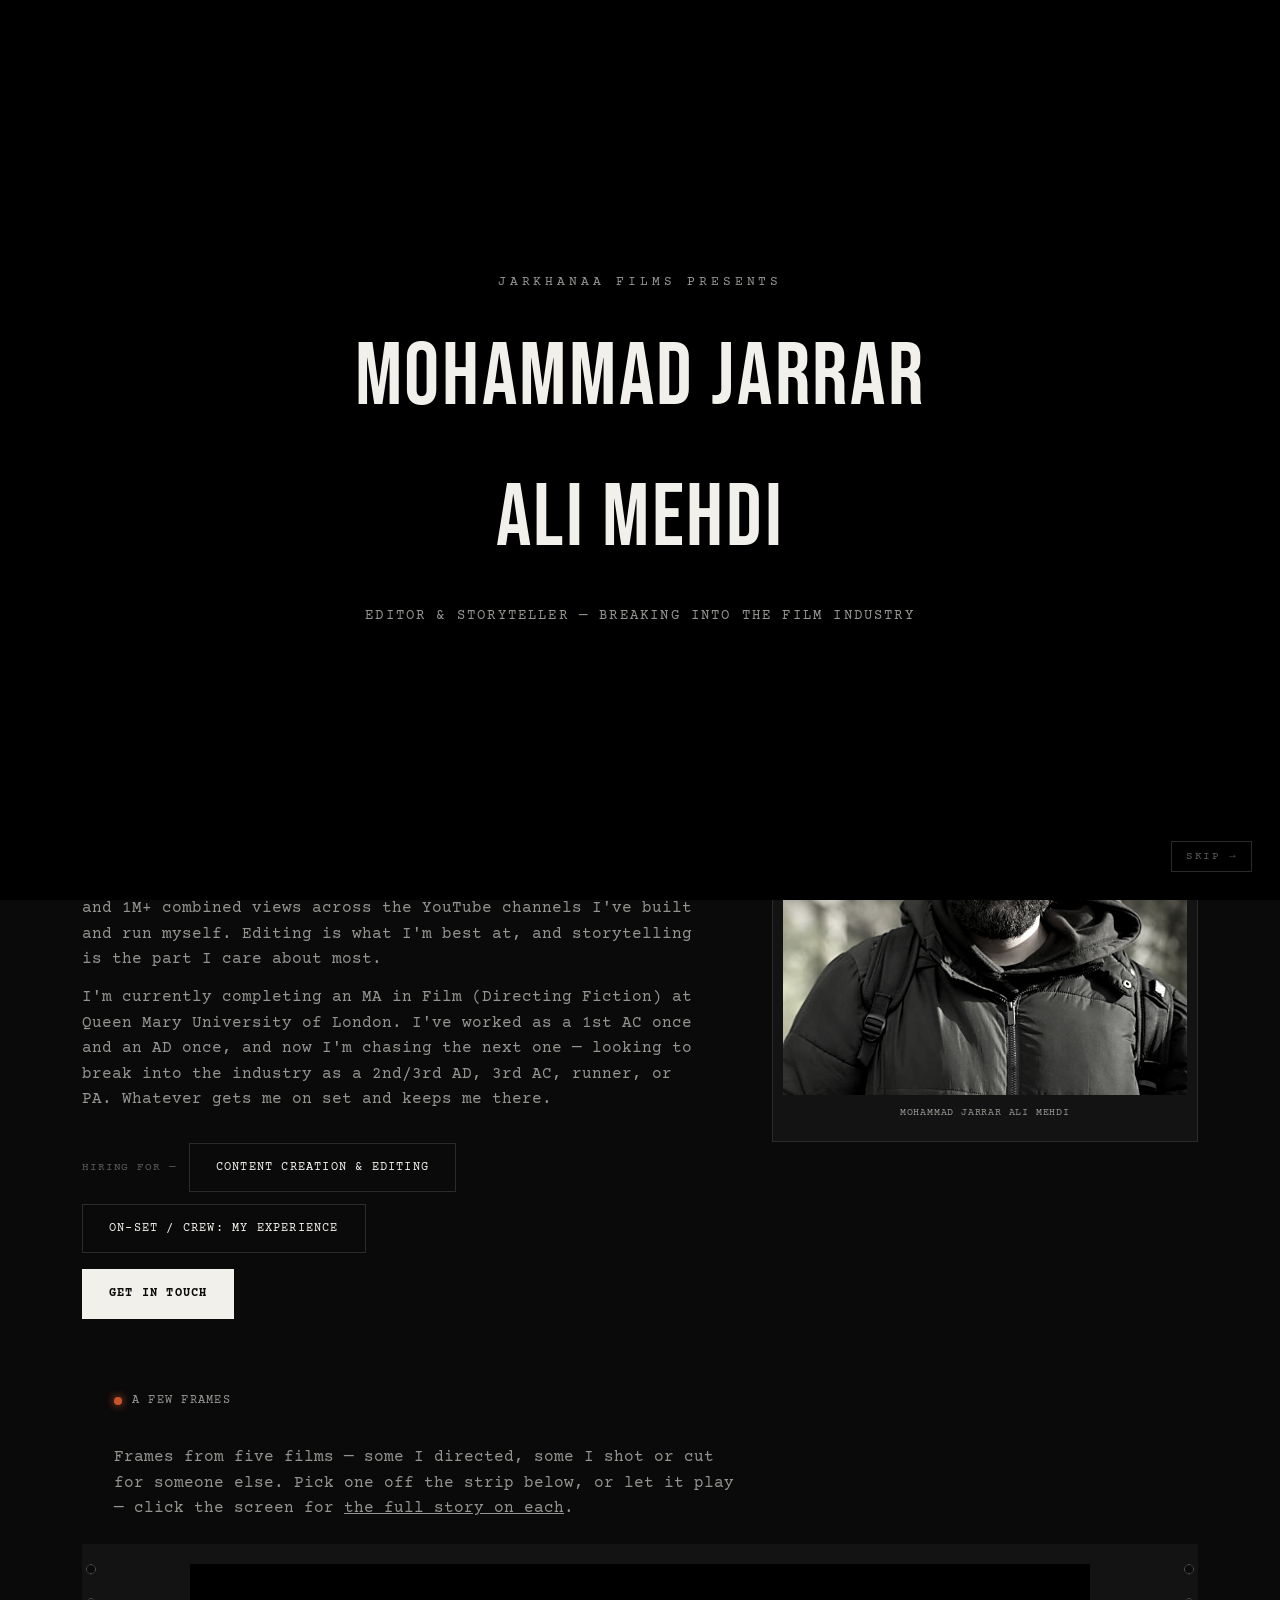
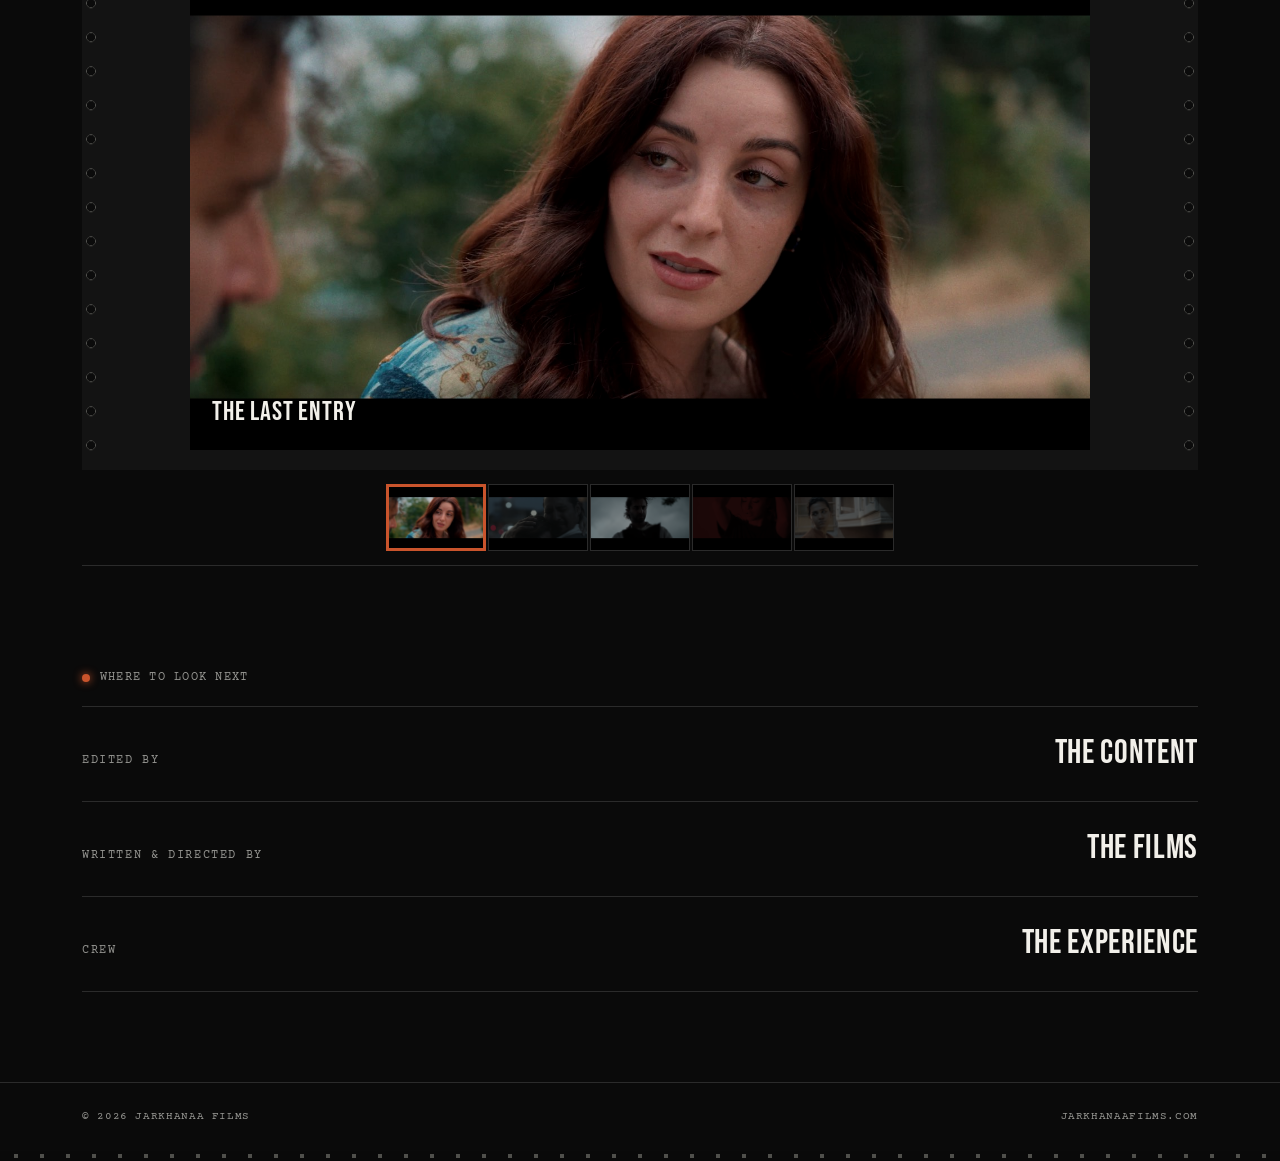
==== commit b7128694: "Add Content Creator to seeking roles; retitle homepage CTA - Detective board: new "Content Creator" " ====
--- a/index.html
+++ b/index.html
@@ -92,7 +92,7 @@
       -->
       <div class="hire-split">
         <span class="hire-split-label">Hiring for —</span>
-        <a href="content.html" class="btn btn-ghost">Post-production: my reel &amp; edits</a>
+        <a href="content.html" class="btn btn-ghost">Content Creation &amp; Editing</a>
         <a href="experience.html#on-set" class="btn btn-ghost">On-set / crew: my experience</a>
       </div>
       <div class="cta-row">
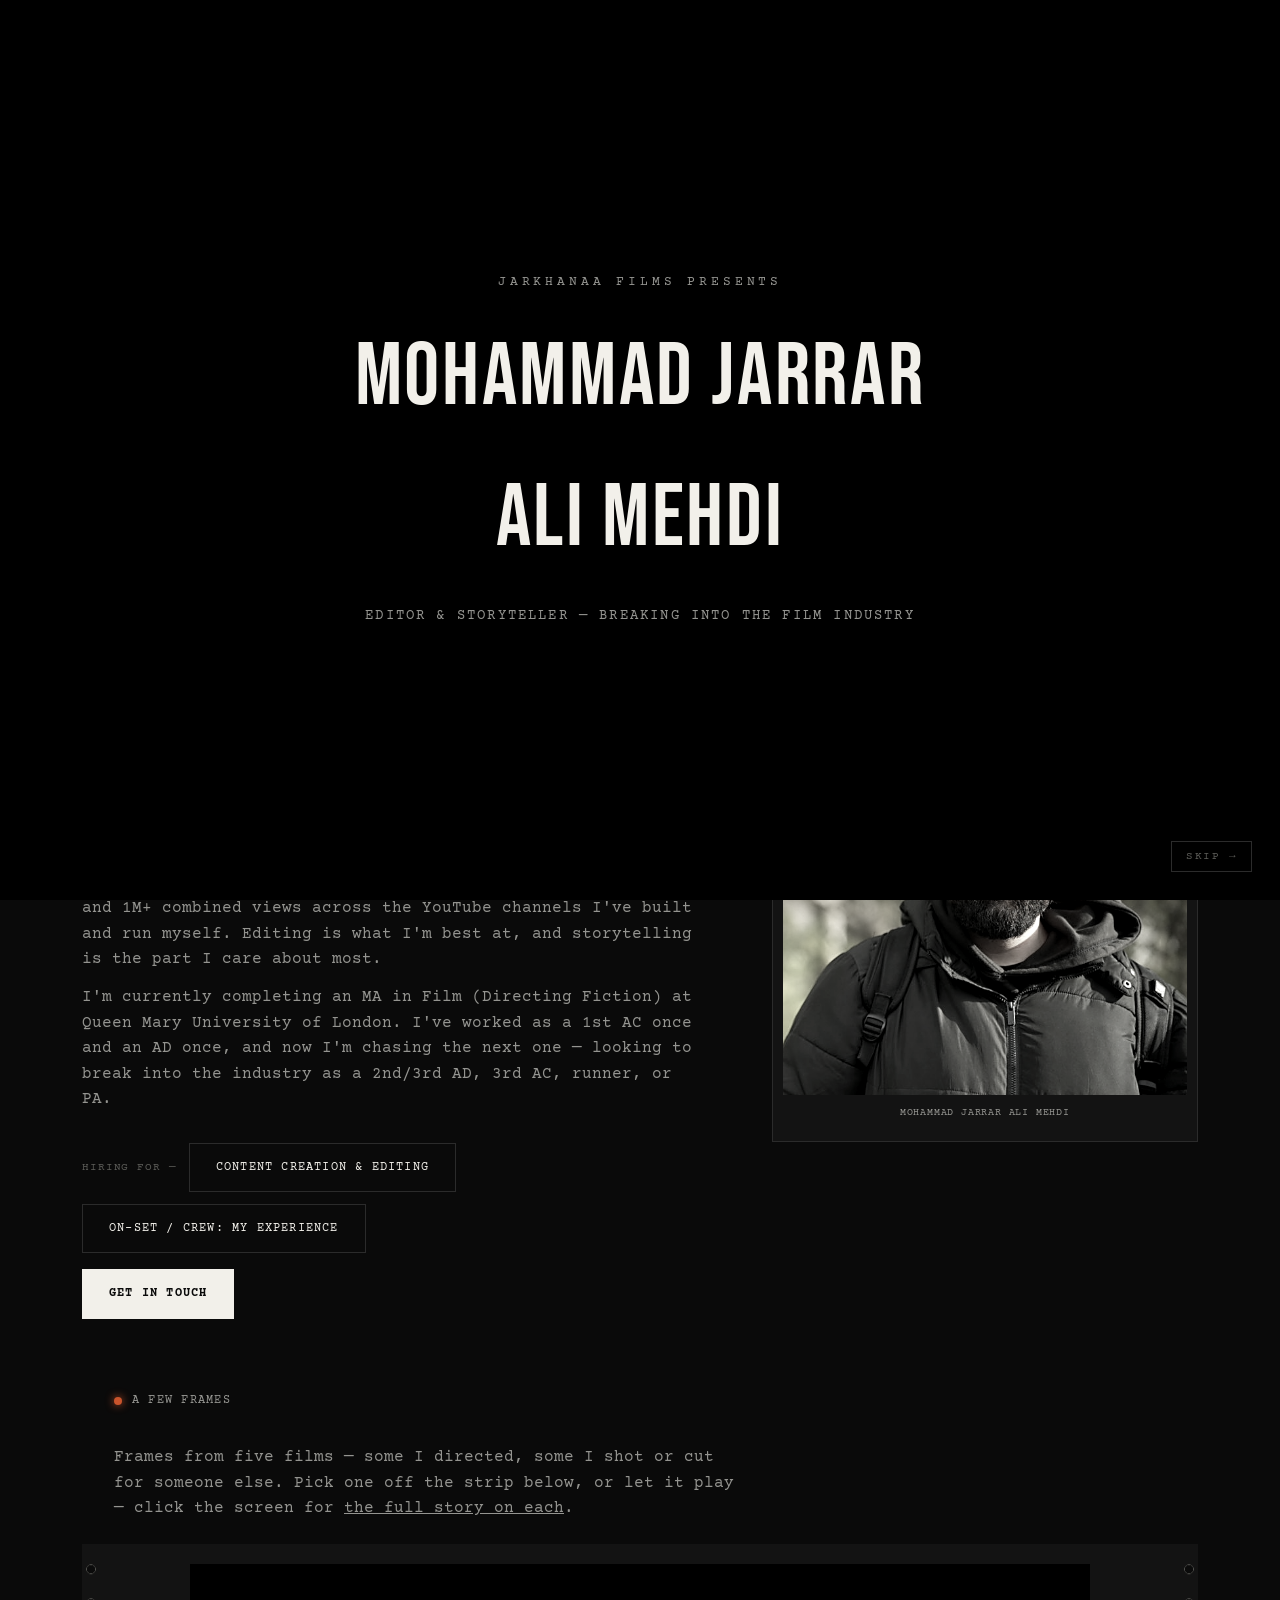
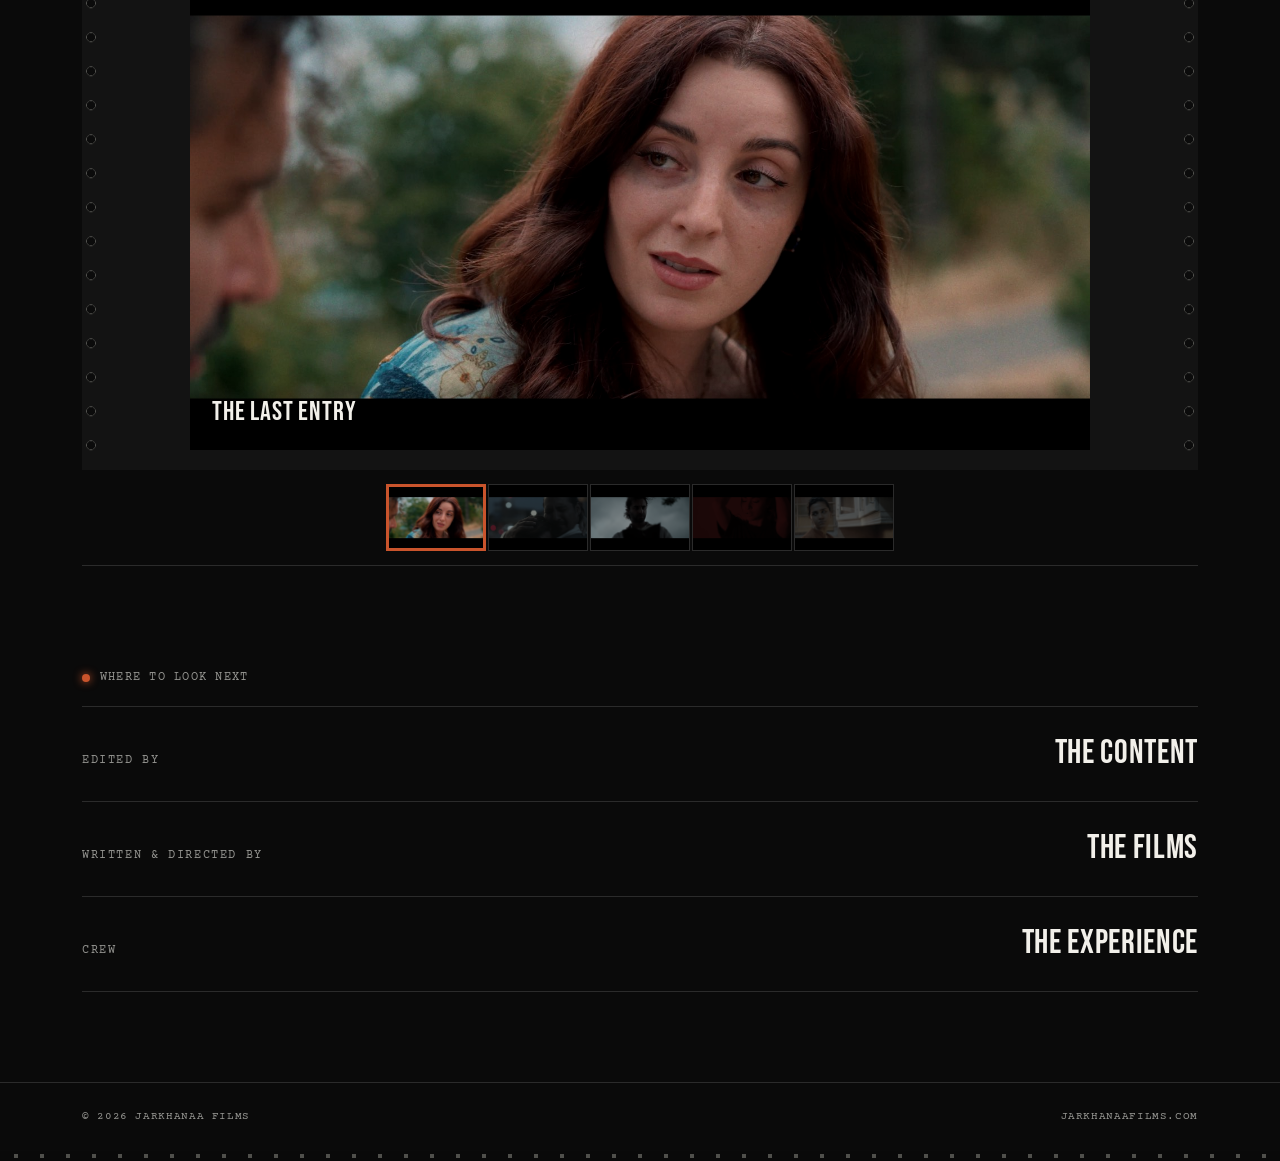
==== commit 0af49912: "Remove homepage bio's closing "whatever gets me on set" line The bio paragraph closed on a crew-excl" ====
--- a/index.html
+++ b/index.html
@@ -5,6 +5,17 @@
 <meta name="viewport" content="width=device-width, initial-scale=1.0">
 <title>Jarkhanaa Films — Mohammad Jarrar Ali Mehdi</title>
 <meta name="description" content="Mohammad Jarrar Ali Mehdi — editor and storyteller, breaking into the film industry. Jarkhanaa Films.">
+<meta property="og:type" content="website">
+<meta property="og:url" content="https://jarkhanaafilms.com/">
+<meta property="og:title" content="Jarkhanaa Films — Mohammad Jarrar Ali Mehdi">
+<meta property="og:description" content="Mohammad Jarrar Ali Mehdi — editor and storyteller, breaking into the film industry.">
+<meta property="og:image" content="https://jarkhanaafilms.com/assets/images/og-logo.png">
+<meta property="og:image:width" content="1200">
+<meta property="og:image:height" content="630">
+<meta name="twitter:card" content="summary_large_image">
+<meta name="twitter:title" content="Jarkhanaa Films — Mohammad Jarrar Ali Mehdi">
+<meta name="twitter:description" content="Mohammad Jarrar Ali Mehdi — editor and storyteller, breaking into the film industry.">
+<meta name="twitter:image" content="https://jarkhanaafilms.com/assets/images/og-logo.png">
 <link rel="preconnect" href="https://fonts.googleapis.com">
 <link rel="preconnect" href="https://fonts.gstatic.com" crossorigin>
 <link href="https://fonts.googleapis.com/css2?family=Bebas+Neue&family=Courier+Prime:wght@400;700&display=swap" rel="stylesheet">
@@ -81,8 +92,7 @@
         I'm currently completing an MA in Film (Directing Fiction) at
         Queen Mary University of London. I've worked as a 1st AC once and
         an AD once, and now I'm chasing the next one — looking to break
-        into the industry as a 2nd/3rd AD, 3rd AC, runner, or PA. Whatever
-        gets me on set and keeps me there.
+        into the industry as a 2nd/3rd AD, 3rd AC, runner, or PA.
       </p>
 
       <!--
@@ -185,5 +195,9 @@
 <div class="sprockets"></div>
 
 <script src="js/main.js"></script>
+
+<!-- GoatCounter — simple, privacy-friendly analytics -->
+<script data-goatcounter="https://jarkhanaafilms.goatcounter.com/count"
+        async src="//gc.zgo.at/count.js"></script>
 </body>
 </html>
--- a/css/style.css
+++ b/css/style.css
@@ -687,6 +687,43 @@
 .ig-card:hover .ig-mark { color: var(--fg); }
 .ig-card:hover .ig-view { opacity: 1; transform: translateY(0); }
 
+/* .ig-thumb — same idea as .ig-card (links out, no live embed) but
+   backed by a real static screenshot instead of a text placeholder,
+   for posts Jarrar sent a frame for. Keeps the default 9/16 ratio. */
+.ig-thumb img {
+  position: absolute;
+  inset: 0;
+  width: 100%;
+  height: 100%;
+  object-fit: cover;
+  filter: grayscale(0.2) brightness(0.88);
+  transition: filter 0.35s ease, transform 0.5s cubic-bezier(0.16, 1, 0.3, 1);
+}
+.ig-thumb:hover img { filter: grayscale(0) brightness(1); transform: scale(1.05); }
+.ig-thumb .ig-badge {
+  position: absolute;
+  top: 10px;
+  left: 10px;
+  z-index: 2;
+  padding: 4px 9px;
+  font-family: var(--frame-mono);
+  font-size: 0.58rem;
+  letter-spacing: 0.06em;
+  text-transform: uppercase;
+  color: var(--fg);
+  background: rgba(10, 10, 10, 0.65);
+  border: 1px solid rgba(242, 240, 234, 0.25);
+}
+.ig-thumb .ig-view {
+  position: absolute;
+  left: 0; right: 0; bottom: 0;
+  z-index: 2;
+  padding: 9px 10px;
+  text-align: center;
+  background: linear-gradient(to top, rgba(0, 0, 0, 0.85), transparent);
+}
+.ig-thumb:hover .ig-view { opacity: 1; transform: translateY(0); }
+
 .reel-card .cap {
   margin-top: 10px;
   font-family: var(--frame-mono);
@@ -695,6 +732,24 @@
   line-height: 1.5;
 }
 .reel-card .cap b { display: block; color: var(--fg); font-weight: 700; }
+.reel-card .cap .role {
+  display: block;
+  margin-top: 5px;
+  font-size: 0.62rem;
+  letter-spacing: 0.05em;
+  text-transform: uppercase;
+  color: var(--accent);
+}
+/* .stats — public view/like/share counts on a card's standout posts.
+   A manually-reported snapshot (Jarrar checked the post), not live —
+   same reasoning as the follower counts above each section. */
+.reel-card .cap .stats {
+  display: block;
+  margin-top: 5px;
+  font-size: 0.64rem;
+  letter-spacing: 0.03em;
+  color: var(--fg-dim);
+}
 
 /* -------------------------------------------------------------------- */
 /* generic section                                                       */
@@ -1436,6 +1491,25 @@
   color: var(--fg-dim);
   letter-spacing: 0.08em;
   text-transform: uppercase;
+}
+
+/* social-stat — a handle + follower count, next to a client's name.
+   A manually-set snapshot, not a live count (see the section header
+   this sits under for how current it is) — Instagram has no public
+   API for someone else's follower count, and exposing an access
+   token for your own account in client-side JS isn't safe to do. */
+.social-stat {
+  margin: -6px 0 14px;
+  font-family: var(--frame-mono);
+  font-size: 0.72rem;
+  letter-spacing: 0.04em;
+  color: var(--fg-dim);
+}
+.social-stat a {
+  font-family: var(--frame-serif);
+  font-size: 1rem;
+  letter-spacing: 0.03em;
+  color: var(--fg);
 }
 
 /* -------------------------------------------------------------------- */
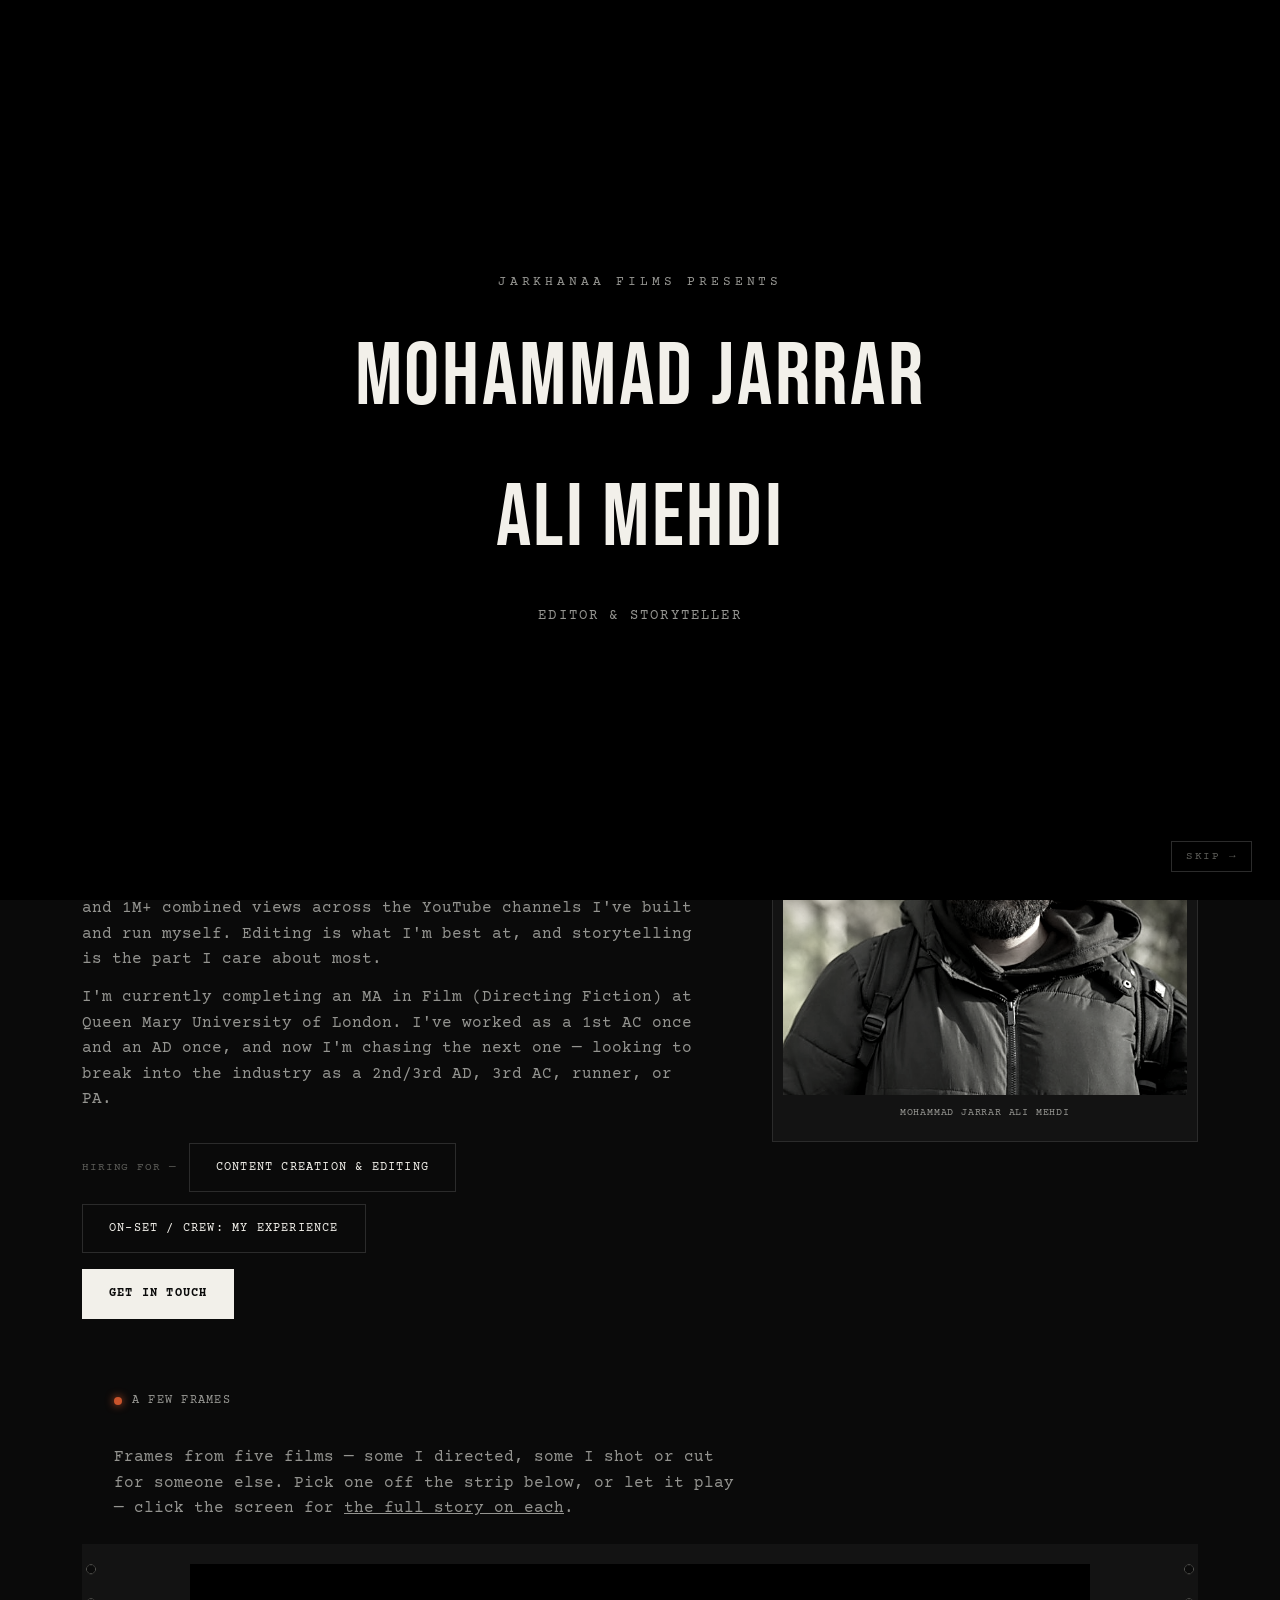
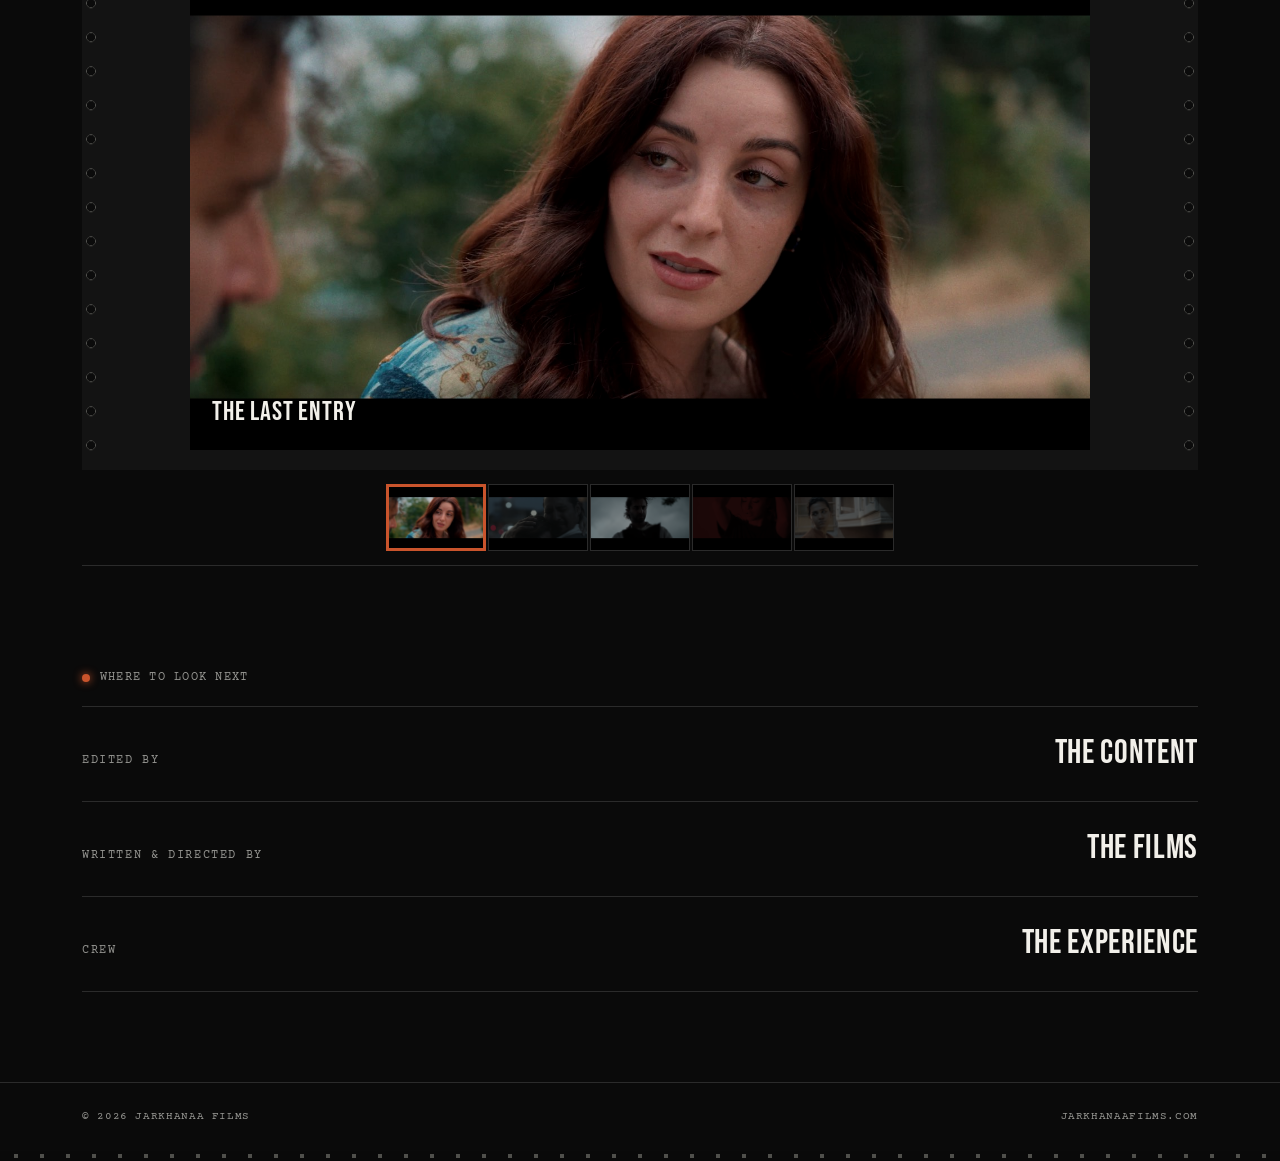
==== commit 9e45346b: "Trim "Breaking Into The Film Industry" from the opening credits intro Only the one-time animated ove" ====
--- a/index.html
+++ b/index.html
@@ -32,7 +32,7 @@
   <div class="credits-card">
     <p class="credits-line">Jarkhanaa Films Presents</p>
     <h1 class="credits-title">Mohammad Jarrar<br>Ali Mehdi</h1>
-    <p class="credits-sub">Editor &amp; Storyteller — Breaking Into The Film Industry</p>
+    <p class="credits-sub">Editor &amp; Storyteller</p>
   </div>
   <button class="credits-skip" id="credits-skip" aria-label="Skip intro">Skip &rarr;</button>
 </div>
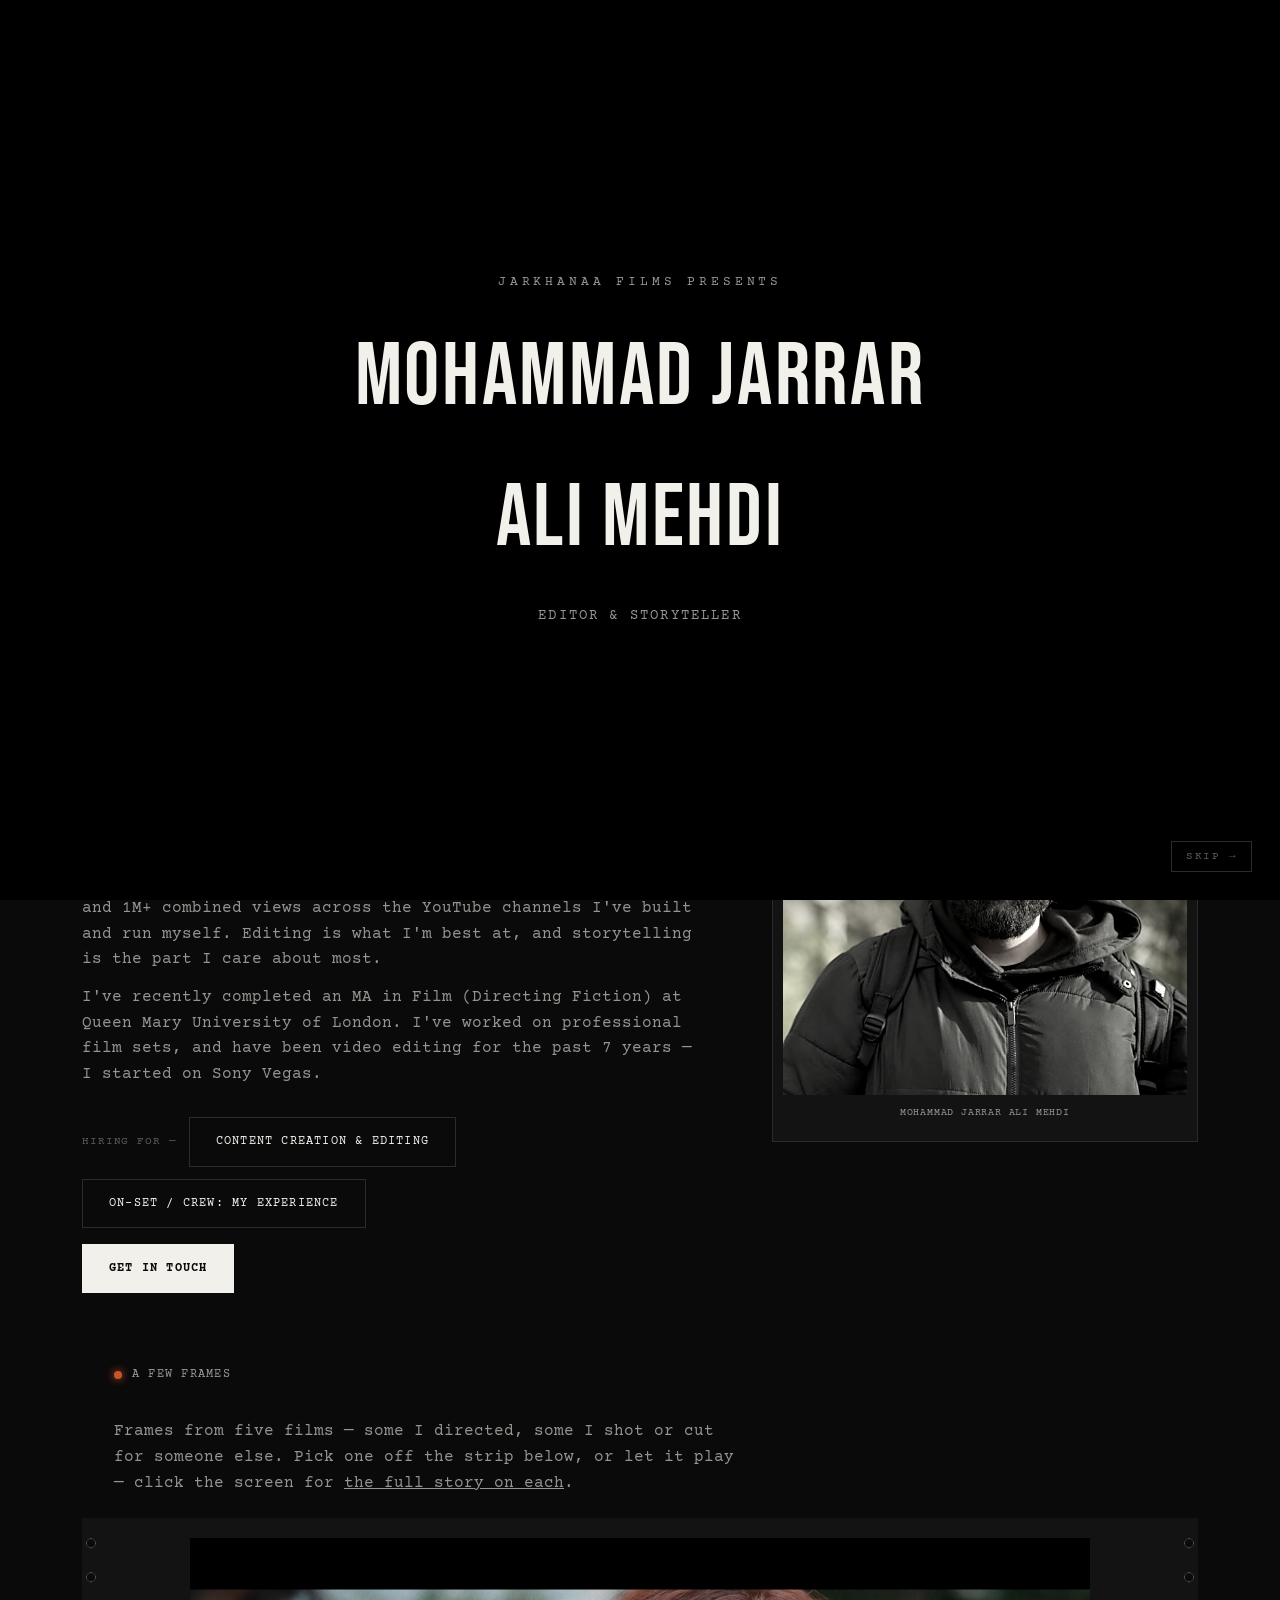
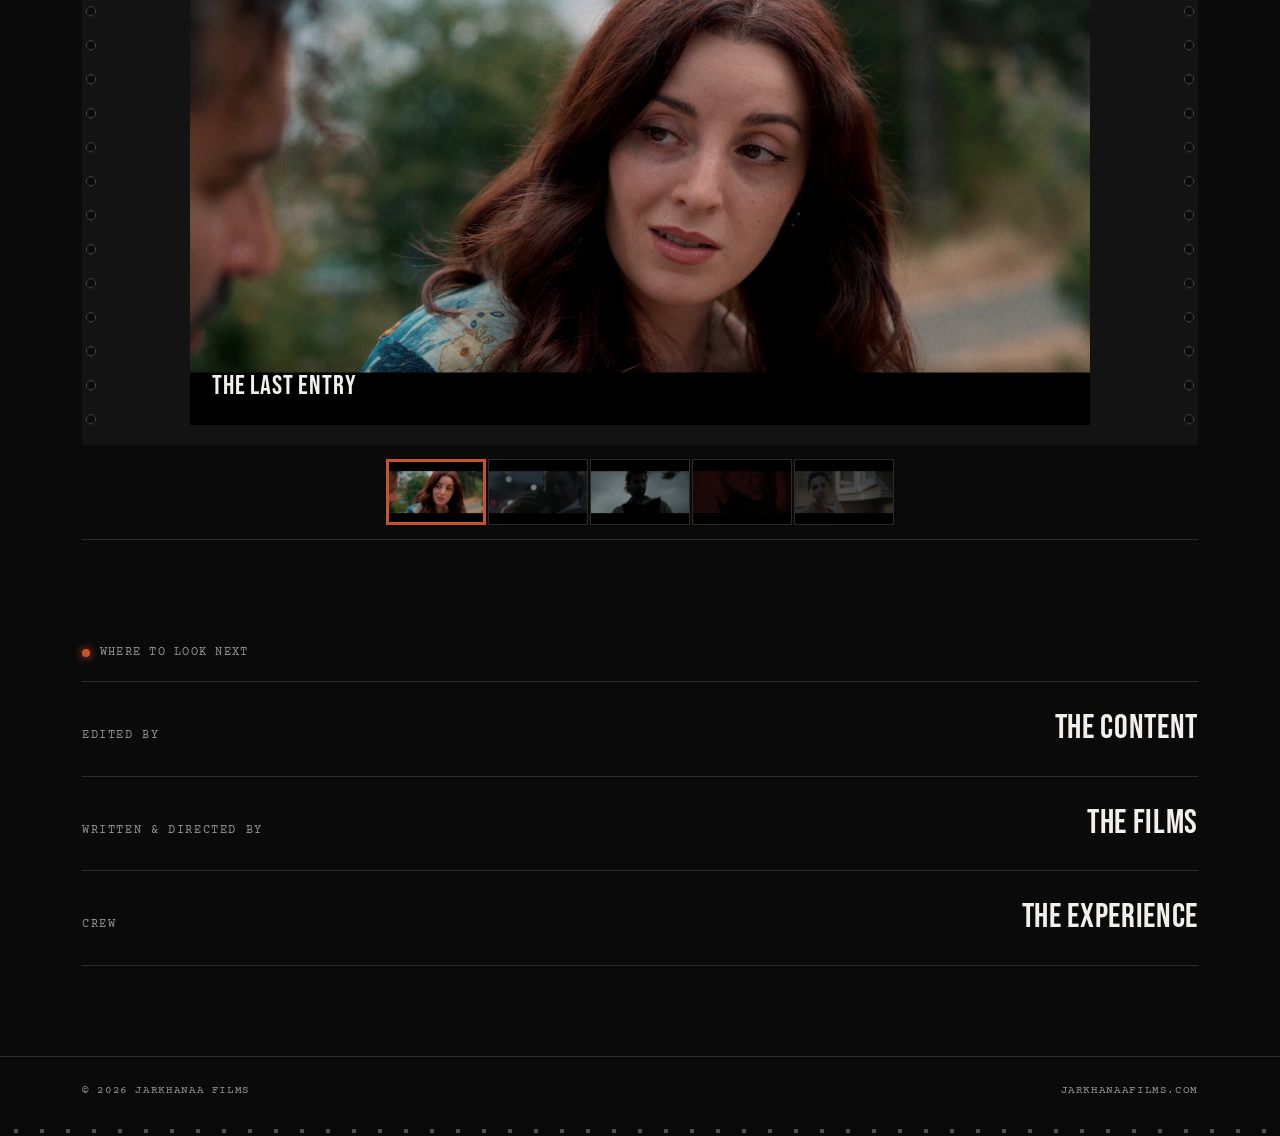
==== commit c3d41eff: "Update homepage bio's second paragraph New copy: recently completed the MA, professional set experie" ====
--- a/index.html
+++ b/index.html
@@ -89,10 +89,10 @@
         I care about most.
       </p>
       <p class="hero-bio">
-        I'm currently completing an MA in Film (Directing Fiction) at
-        Queen Mary University of London. I've worked as a 1st AC once and
-        an AD once, and now I'm chasing the next one — looking to break
-        into the industry as a 2nd/3rd AD, 3rd AC, runner, or PA.
+        I've recently completed an MA in Film (Directing Fiction) at
+        Queen Mary University of London. I've worked on professional film
+        sets, and have been video editing for the past 7 years — I started
+        on Sony Vegas.
       </p>
 
       <!--
